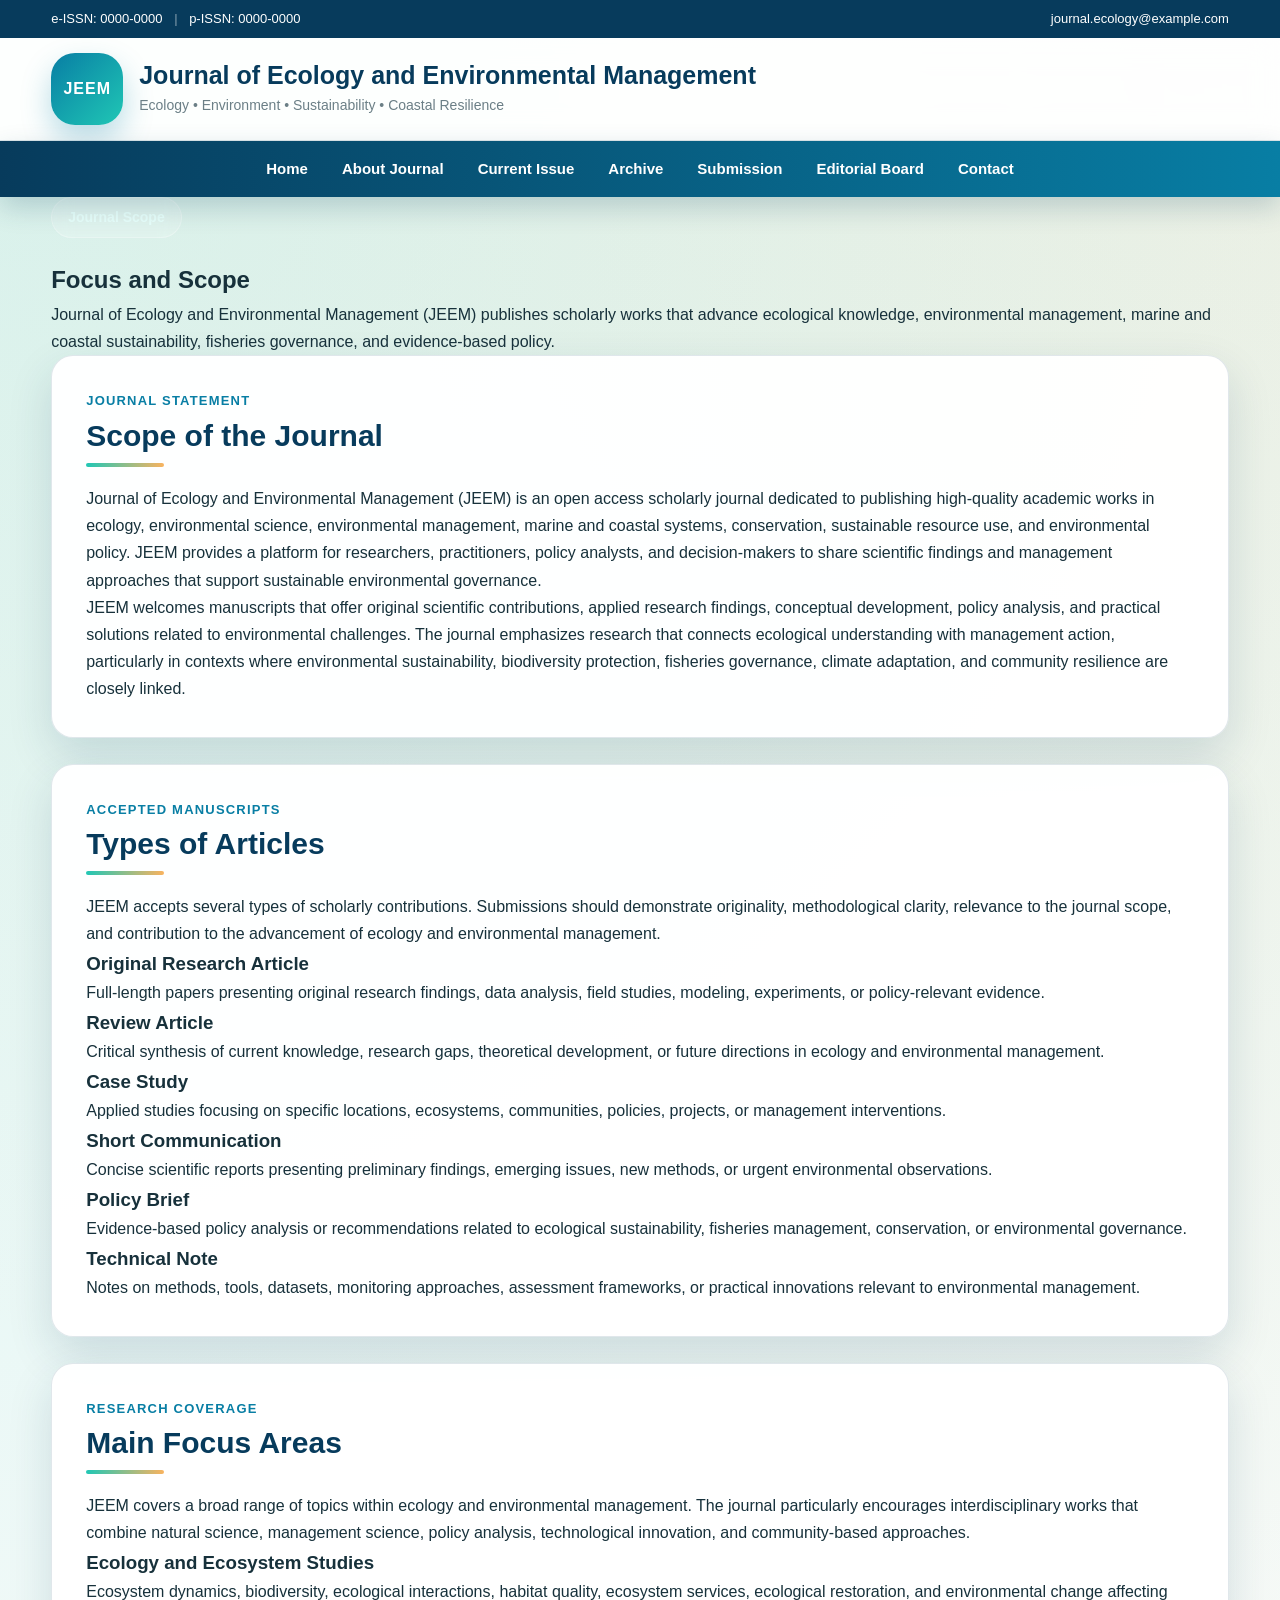
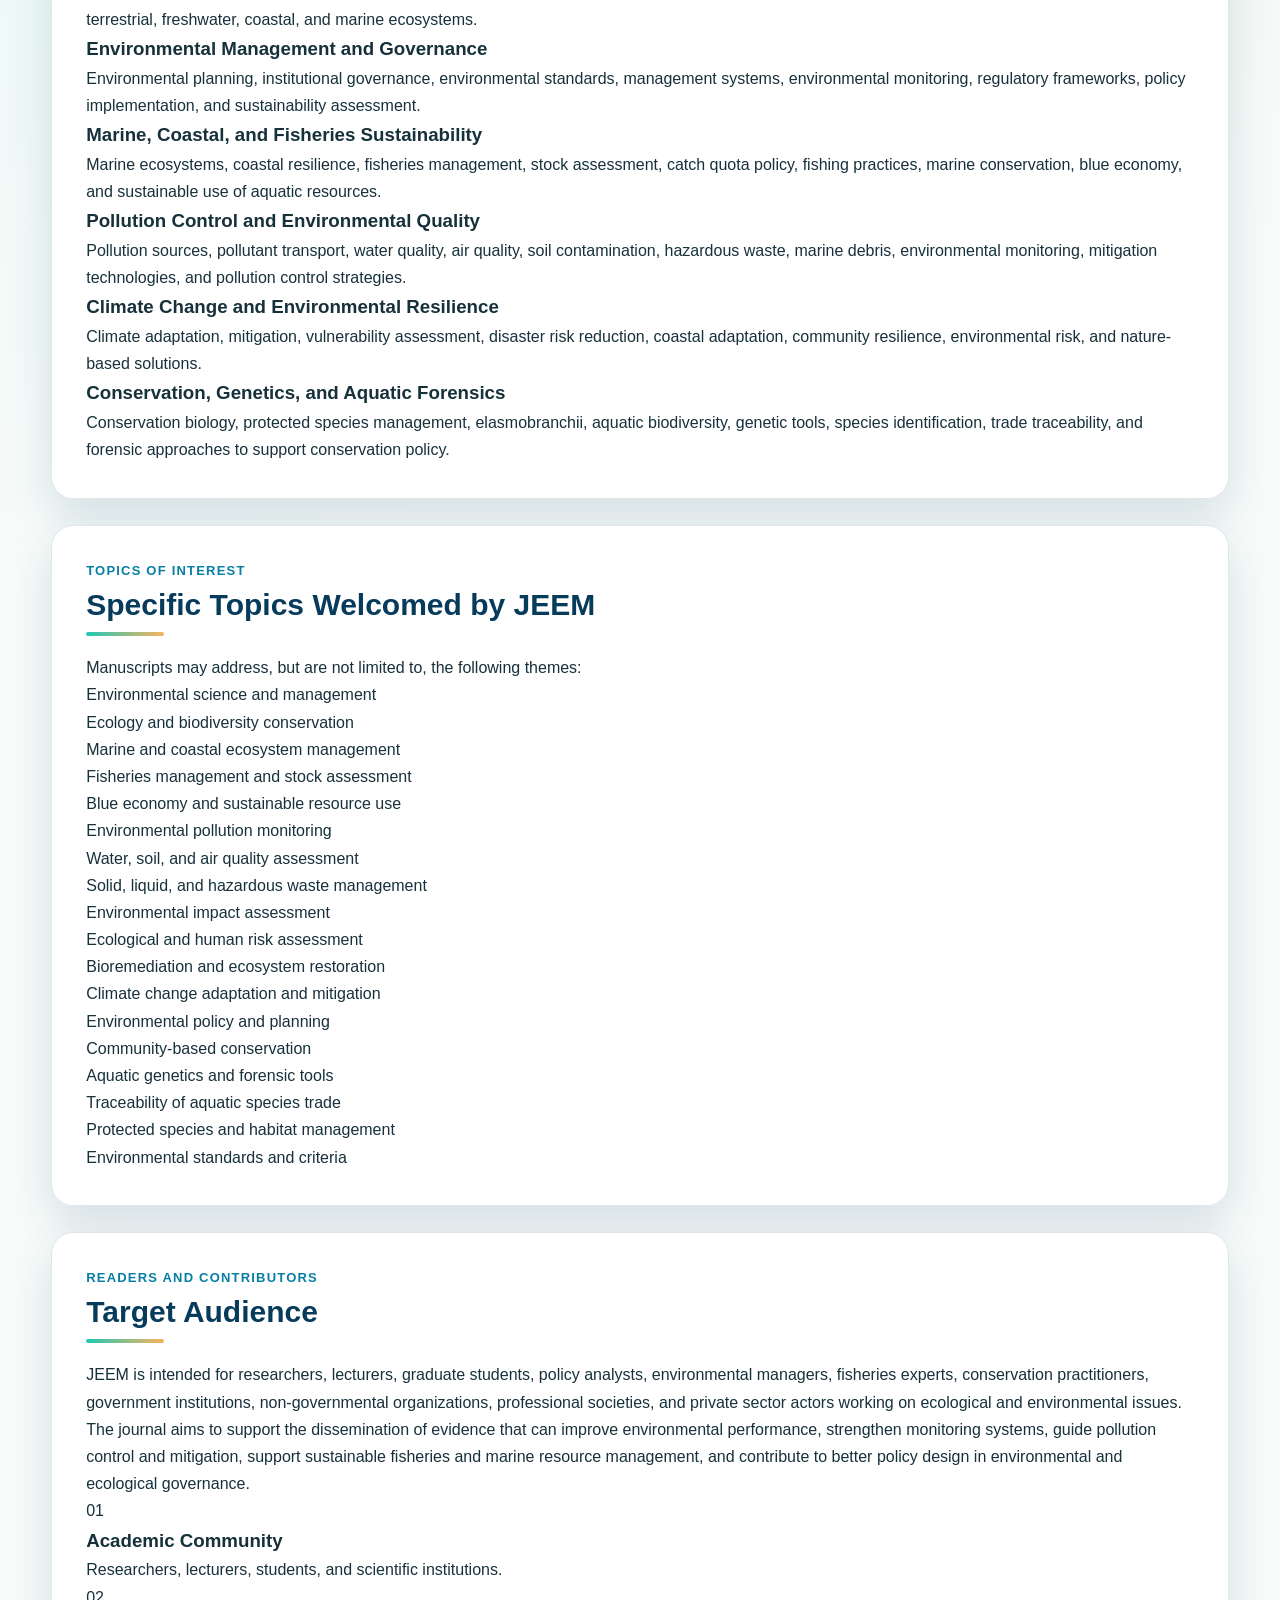
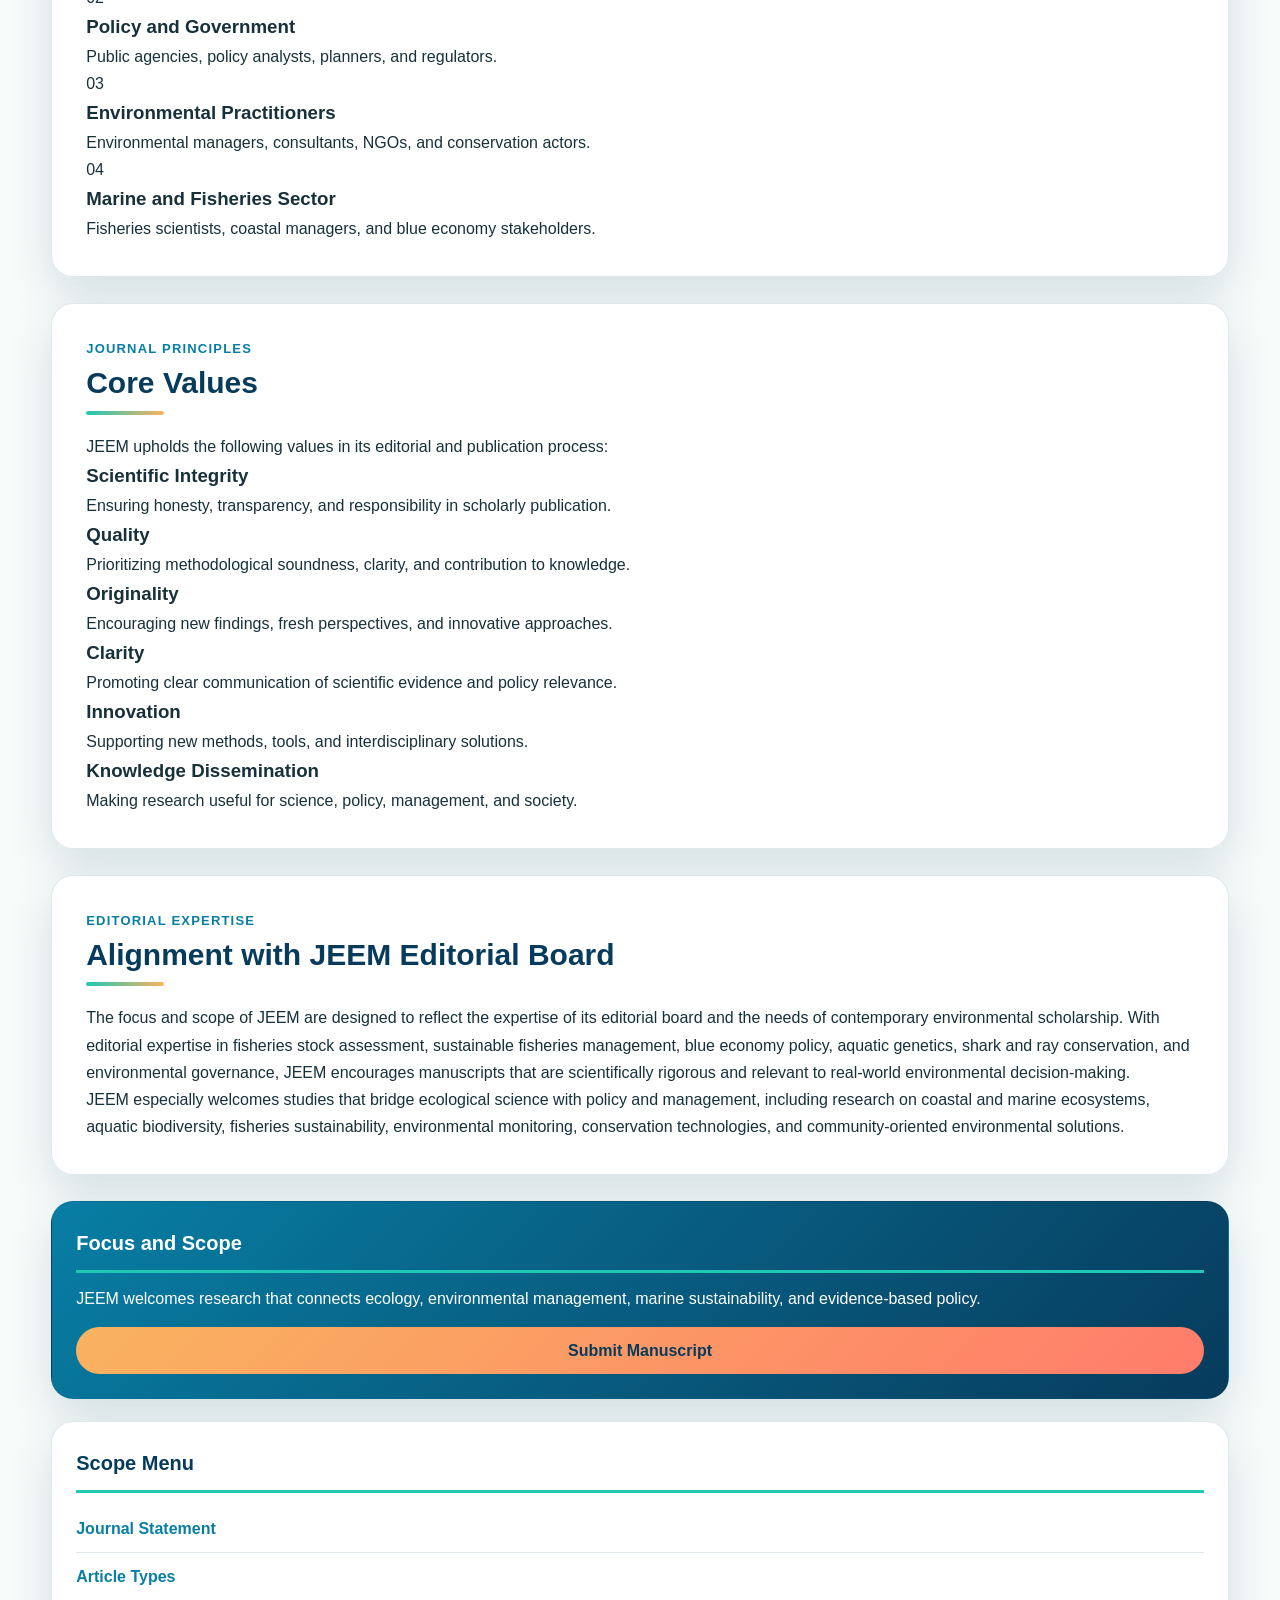
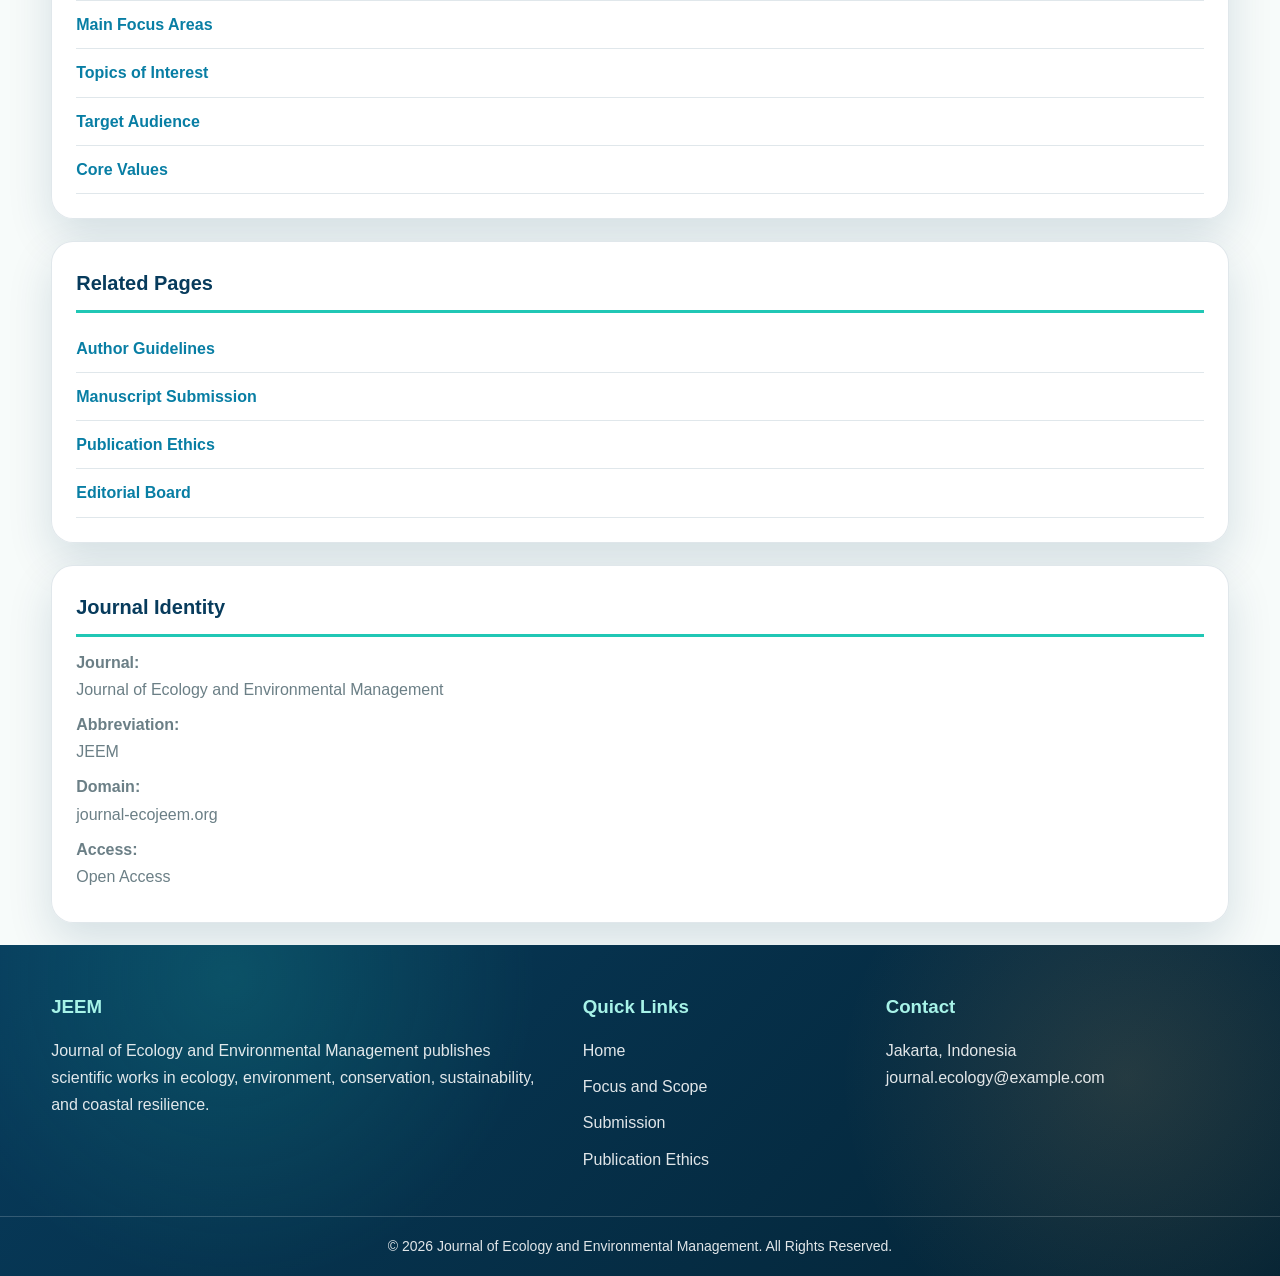
==== focus-scope.html @ 543af7a6 "Rename focus-scope.txt to focus-scope.html" ====
<!DOCTYPE html>
<html lang="id">
<head>
  <meta charset="UTF-8" />
  <meta name="viewport" content="width=device-width, initial-scale=1.0" />

  <title>Focus and Scope | Journal of Ecology and Environmental Management</title>

  <link rel="stylesheet" href="style.css" />
</head>

<body>

  <!-- TOP BAR -->
  <div class="top-bar">
    <div class="container top-bar-content">
      <div>
        <span>e-ISSN: 0000-0000</span>
        <span class="divider">|</span>
        <span>p-ISSN: 0000-0000</span>
      </div>

      <div>
        <span>journal.ecology@example.com</span>
      </div>
    </div>
  </div>

  <!-- HEADER -->
  <header class="site-header">
    <div class="container header-content">
      <div class="brand">
        <div class="brand-logo">JEEM</div>
        <div>
          <h1>Journal of Ecology and Environmental Management</h1>
          <p>Ecology • Environment • Sustainability • Coastal Resilience</p>
        </div>
      </div>

      <button class="menu-toggle" id="menuToggle" aria-label="Open menu">
        ☰
      </button>
    </div>
  </header>

  <!-- NAVIGATION -->
  <nav class="navbar">
    <div class="container nav-links" id="navLinks">
      <a href="index.html">Home</a>
      <a href="index.html#about">About Journal</a>
      <a href="index.html#current">Current Issue</a>
      <a href="index.html#archive">Archive</a>
      <a href="submission.html">Submission</a>
      <a href="index.html#editorial">Editorial Board</a>
      <a href="index.html#contact">Contact</a>
    </div>
  </nav>

  <!-- FOCUS HERO -->
  <section class="focus-hero">
    <div class="container focus-hero-content">
      <span class="hero-label">Journal Scope</span>
      <h2>Focus and Scope</h2>
      <p>
        Journal of Ecology and Environmental Management (JEEM) publishes scholarly
        works that advance ecological knowledge, environmental management, marine
        and coastal sustainability, fisheries governance, and evidence-based policy.
      </p>
    </div>
  </section>

  <!-- MAIN CONTENT -->
  <main class="container focus-layout">

    <!-- MAIN ARTICLE -->
    <section class="focus-main">

      <!-- STATEMENT -->
      <section class="content-card" id="journal-statement">
        <div class="section-heading">
          <p>Journal Statement</p>
          <h2>Scope of the Journal</h2>
        </div>

        <p>
          Journal of Ecology and Environmental Management (JEEM) is an open access
          scholarly journal dedicated to publishing high-quality academic works in
          ecology, environmental science, environmental management, marine and
          coastal systems, conservation, sustainable resource use, and environmental
          policy. JEEM provides a platform for researchers, practitioners, policy
          analysts, and decision-makers to share scientific findings and management
          approaches that support sustainable environmental governance.
        </p>

        <p>
          JEEM welcomes manuscripts that offer original scientific contributions,
          applied research findings, conceptual development, policy analysis, and
          practical solutions related to environmental challenges. The journal
          emphasizes research that connects ecological understanding with management
          action, particularly in contexts where environmental sustainability,
          biodiversity protection, fisheries governance, climate adaptation, and
          community resilience are closely linked.
        </p>
      </section>

      <!-- ARTICLE TYPES -->
      <section class="content-card" id="article-types">
        <div class="section-heading">
          <p>Accepted Manuscripts</p>
          <h2>Types of Articles</h2>
        </div>

        <p>
          JEEM accepts several types of scholarly contributions. Submissions should
          demonstrate originality, methodological clarity, relevance to the journal
          scope, and contribution to the advancement of ecology and environmental
          management.
        </p>

        <div class="article-type-grid">
          <div>
            <h3>Original Research Article</h3>
            <p>
              Full-length papers presenting original research findings, data analysis,
              field studies, modeling, experiments, or policy-relevant evidence.
            </p>
          </div>

          <div>
            <h3>Review Article</h3>
            <p>
              Critical synthesis of current knowledge, research gaps, theoretical
              development, or future directions in ecology and environmental management.
            </p>
          </div>

          <div>
            <h3>Case Study</h3>
            <p>
              Applied studies focusing on specific locations, ecosystems, communities,
              policies, projects, or management interventions.
            </p>
          </div>

          <div>
            <h3>Short Communication</h3>
            <p>
              Concise scientific reports presenting preliminary findings, emerging
              issues, new methods, or urgent environmental observations.
            </p>
          </div>

          <div>
            <h3>Policy Brief</h3>
            <p>
              Evidence-based policy analysis or recommendations related to ecological
              sustainability, fisheries management, conservation, or environmental governance.
            </p>
          </div>

          <div>
            <h3>Technical Note</h3>
            <p>
              Notes on methods, tools, datasets, monitoring approaches, assessment
              frameworks, or practical innovations relevant to environmental management.
            </p>
          </div>
        </div>
      </section>

      <!-- MAIN FOCUS AREAS -->
      <section class="content-card" id="focus-areas">
        <div class="section-heading">
          <p>Research Coverage</p>
          <h2>Main Focus Areas</h2>
        </div>

        <p>
          JEEM covers a broad range of topics within ecology and environmental
          management. The journal particularly encourages interdisciplinary works
          that combine natural science, management science, policy analysis,
          technological innovation, and community-based approaches.
        </p>

        <div class="scope-cards">
          <div class="scope-card">
            <h3>Ecology and Ecosystem Studies</h3>
            <p>
              Ecosystem dynamics, biodiversity, ecological interactions, habitat
              quality, ecosystem services, ecological restoration, and environmental
              change affecting terrestrial, freshwater, coastal, and marine ecosystems.
            </p>
          </div>

          <div class="scope-card">
            <h3>Environmental Management and Governance</h3>
            <p>
              Environmental planning, institutional governance, environmental
              standards, management systems, environmental monitoring, regulatory
              frameworks, policy implementation, and sustainability assessment.
            </p>
          </div>

          <div class="scope-card">
            <h3>Marine, Coastal, and Fisheries Sustainability</h3>
            <p>
              Marine ecosystems, coastal resilience, fisheries management, stock
              assessment, catch quota policy, fishing practices, marine conservation,
              blue economy, and sustainable use of aquatic resources.
            </p>
          </div>

          <div class="scope-card">
            <h3>Pollution Control and Environmental Quality</h3>
            <p>
              Pollution sources, pollutant transport, water quality, air quality,
              soil contamination, hazardous waste, marine debris, environmental
              monitoring, mitigation technologies, and pollution control strategies.
            </p>
          </div>

          <div class="scope-card">
            <h3>Climate Change and Environmental Resilience</h3>
            <p>
              Climate adaptation, mitigation, vulnerability assessment, disaster
              risk reduction, coastal adaptation, community resilience, environmental
              risk, and nature-based solutions.
            </p>
          </div>

          <div class="scope-card">
            <h3>Conservation, Genetics, and Aquatic Forensics</h3>
            <p>
              Conservation biology, protected species management, elasmobranchii,
              aquatic biodiversity, genetic tools, species identification, trade
              traceability, and forensic approaches to support conservation policy.
            </p>
          </div>
        </div>
      </section>

      <!-- DETAILED TOPICS -->
      <section class="content-card" id="topics">
        <div class="section-heading">
          <p>Topics of Interest</p>
          <h2>Specific Topics Welcomed by JEEM</h2>
        </div>

        <p>
          Manuscripts may address, but are not limited to, the following themes:
        </p>

        <div class="topic-grid">
          <div>Environmental science and management</div>
          <div>Ecology and biodiversity conservation</div>
          <div>Marine and coastal ecosystem management</div>
          <div>Fisheries management and stock assessment</div>
          <div>Blue economy and sustainable resource use</div>
          <div>Environmental pollution monitoring</div>
          <div>Water, soil, and air quality assessment</div>
          <div>Solid, liquid, and hazardous waste management</div>
          <div>Environmental impact assessment</div>
          <div>Ecological and human risk assessment</div>
          <div>Bioremediation and ecosystem restoration</div>
          <div>Climate change adaptation and mitigation</div>
          <div>Environmental policy and planning</div>
          <div>Community-based conservation</div>
          <div>Aquatic genetics and forensic tools</div>
          <div>Traceability of aquatic species trade</div>
          <div>Protected species and habitat management</div>
          <div>Environmental standards and criteria</div>
        </div>
      </section>

      <!-- TARGET AUDIENCE -->
      <section class="content-card" id="target-audience">
        <div class="section-heading">
          <p>Readers and Contributors</p>
          <h2>Target Audience</h2>
        </div>

        <p>
          JEEM is intended for researchers, lecturers, graduate students, policy
          analysts, environmental managers, fisheries experts, conservation
          practitioners, government institutions, non-governmental organizations,
          professional societies, and private sector actors working on ecological
          and environmental issues.
        </p>

        <p>
          The journal aims to support the dissemination of evidence that can improve
          environmental performance, strengthen monitoring systems, guide pollution
          control and mitigation, support sustainable fisheries and marine resource
          management, and contribute to better policy design in environmental and
          ecological governance.
        </p>

        <div class="audience-grid">
          <div>
            <span>01</span>
            <h3>Academic Community</h3>
            <p>Researchers, lecturers, students, and scientific institutions.</p>
          </div>

          <div>
            <span>02</span>
            <h3>Policy and Government</h3>
            <p>Public agencies, policy analysts, planners, and regulators.</p>
          </div>

          <div>
            <span>03</span>
            <h3>Environmental Practitioners</h3>
            <p>Environmental managers, consultants, NGOs, and conservation actors.</p>
          </div>

          <div>
            <span>04</span>
            <h3>Marine and Fisheries Sector</h3>
            <p>Fisheries scientists, coastal managers, and blue economy stakeholders.</p>
          </div>
        </div>
      </section>

      <!-- CORE VALUES -->
      <section class="content-card" id="core-values">
        <div class="section-heading">
          <p>Journal Principles</p>
          <h2>Core Values</h2>
        </div>

        <p>
          JEEM upholds the following values in its editorial and publication process:
        </p>

        <div class="value-grid">
          <div>
            <h3>Scientific Integrity</h3>
            <p>Ensuring honesty, transparency, and responsibility in scholarly publication.</p>
          </div>

          <div>
            <h3>Quality</h3>
            <p>Prioritizing methodological soundness, clarity, and contribution to knowledge.</p>
          </div>

          <div>
            <h3>Originality</h3>
            <p>Encouraging new findings, fresh perspectives, and innovative approaches.</p>
          </div>

          <div>
            <h3>Clarity</h3>
            <p>Promoting clear communication of scientific evidence and policy relevance.</p>
          </div>

          <div>
            <h3>Innovation</h3>
            <p>Supporting new methods, tools, and interdisciplinary solutions.</p>
          </div>

          <div>
            <h3>Knowledge Dissemination</h3>
            <p>Making research useful for science, policy, management, and society.</p>
          </div>
        </div>
      </section>

      <!-- EDITORIAL RELEVANCE -->
      <section class="content-card" id="editorial-relevance">
        <div class="section-heading">
          <p>Editorial Expertise</p>
          <h2>Alignment with JEEM Editorial Board</h2>
        </div>

        <p>
          The focus and scope of JEEM are designed to reflect the expertise of its
          editorial board and the needs of contemporary environmental scholarship.
          With editorial expertise in fisheries stock assessment, sustainable
          fisheries management, blue economy policy, aquatic genetics, shark and ray
          conservation, and environmental governance, JEEM encourages manuscripts
          that are scientifically rigorous and relevant to real-world environmental
          decision-making.
        </p>

        <p>
          JEEM especially welcomes studies that bridge ecological science with
          policy and management, including research on coastal and marine ecosystems,
          aquatic biodiversity, fisheries sustainability, environmental monitoring,
          conservation technologies, and community-oriented environmental solutions.
        </p>
      </section>

    </section>

    <!-- SIDEBAR -->
    <aside class="focus-sidebar">

      <div class="side-card call-card">
        <h3>Focus and Scope</h3>
        <p>
          JEEM welcomes research that connects ecology, environmental management,
          marine sustainability, and evidence-based policy.
        </p>
        <a href="submission.html" class="submit-button">Submit Manuscript</a>
      </div>

      <div class="side-card">
        <h3>Scope Menu</h3>
        <a href="#journal-statement">Journal Statement</a>
        <a href="#article-types">Article Types</a>
        <a href="#focus-areas">Main Focus Areas</a>
        <a href="#topics">Topics of Interest</a>
        <a href="#target-audience">Target Audience</a>
        <a href="#core-values">Core Values</a>
      </div>

      <div class="side-card">
        <h3>Related Pages</h3>
        <a href="submission.html">Author Guidelines</a>
        <a href="submission.html#submission-form">Manuscript Submission</a>
        <a href="publication-ethics.html">Publication Ethics</a>
        <a href="index.html#editorial">Editorial Board</a>
      </div>

      <div class="side-card journal-info">
        <h3>Journal Identity</h3>
        <p><strong>Journal:</strong><br />Journal of Ecology and Environmental Management</p>
        <p><strong>Abbreviation:</strong><br />JEEM</p>
        <p><strong>Domain:</strong><br />journal-ecojeem.org</p>
        <p><strong>Access:</strong><br />Open Access</p>
      </div>

    </aside>

  </main>

  <!-- FOOTER -->
  <footer class="footer">
    <div class="container footer-grid">
      <div>
        <h3>JEEM</h3>
        <p>
          Journal of Ecology and Environmental Management publishes scientific works
          in ecology, environment, conservation, sustainability, and coastal resilience.
        </p>
      </div>

      <div>
        <h3>Quick Links</h3>
        <a href="index.html">Home</a>
        <a href="focus-scope.html">Focus and Scope</a>
        <a href="submission.html">Submission</a>
        <a href="publication-ethics.html">Publication Ethics</a>
      </div>

      <div>
        <h3>Contact</h3>
        <p>Jakarta, Indonesia</p>
        <p>journal.ecology@example.com</p>
      </div>
    </div>

    <div class="footer-bottom">
      <p>© 2026 Journal of Ecology and Environmental Management. All Rights Reserved.</p>
    </div>
  </footer>

  <button class="back-to-top" id="backToTop" aria-label="Back to top">↑</button>

  <script src="script.js"></script>
</body>
</html>
---- style.css ----
:root {
  --navy: #073b5c;
  --deep-sea: #064663;
  --ocean: #087ea4;
  --aqua: #20c7b5;
  --turquoise: #a7f3e8;
  --sand: #f5dfb3;
  --sunset: #f9b35f;
  --coral: #ff7c6b;
  --green: #1f7a4d;
  --green-soft: #eaf7ef;
  --white: #ffffff;
  --cream: #f7fbfa;
  --text: #17313b;
  --muted: #6b7f86;
  --line: rgba(7, 59, 92, 0.12);
  --shadow: 0 18px 45px rgba(7, 59, 92, 0.14);
  --radius: 22px;
}

* {
  margin: 0;
  padding: 0;
  box-sizing: border-box;
}

html {
  scroll-behavior: smooth;
}

body {
  font-family: "Segoe UI", Arial, sans-serif;
  color: var(--text);
  background:
    radial-gradient(circle at top left, rgba(32, 199, 181, 0.15), transparent 35%),
    radial-gradient(circle at top right, rgba(249, 179, 95, 0.13), transparent 30%),
    var(--cream);
  line-height: 1.7;
}

a {
  color: inherit;
  text-decoration: none;
}

.container {
  width: min(1180px, 92%);
  margin: auto;
}

/* TOP BAR */
.top-bar {
  background: var(--navy);
  color: var(--white);
  font-size: 13px;
}

.top-bar-content {
  min-height: 38px;
  display: flex;
  justify-content: space-between;
  align-items: center;
  gap: 12px;
}

.divider {
  margin: 0 8px;
  opacity: 0.5;
}

/* HEADER */
.site-header {
  background: rgba(255, 255, 255, 0.94);
  backdrop-filter: blur(14px);
  border-bottom: 1px solid var(--line);
}

.header-content {
  min-height: 102px;
  display: flex;
  justify-content: space-between;
  align-items: center;
}

.brand {
  display: flex;
  align-items: center;
  gap: 16px;
}

.brand-logo {
  width: 72px;
  height: 72px;
  border-radius: 24px;
  background:
    linear-gradient(135deg, var(--ocean), var(--aqua));
  color: var(--white);
  display: flex;
  align-items: center;
  justify-content: center;
  font-weight: 900;
  letter-spacing: 1px;
  box-shadow: 0 14px 30px rgba(8, 126, 164, 0.28);
}

.brand h1 {
  font-size: 25px;
  line-height: 1.2;
  color: var(--navy);
}

.brand p {
  margin-top: 4px;
  font-size: 14px;
  color: var(--muted);
}

.menu-toggle {
  display: none;
  border: none;
  background: var(--ocean);
  color: white;
  font-size: 24px;
  padding: 8px 14px;
  border-radius: 12px;
  cursor: pointer;
}

/* NAVBAR */
.navbar {
  background: linear-gradient(90deg, var(--navy), var(--ocean));
  position: sticky;
  top: 0;
  z-index: 999;
  box-shadow: 0 10px 28px rgba(7, 59, 92, 0.2);
}

.nav-links {
  display: flex;
  justify-content: center;
  align-items: center;
}

.nav-links a {
  color: white;
  padding: 15px 17px;
  font-size: 15px;
  font-weight: 700;
  transition: 0.25s ease;
}

.nav-links a:hover {
  background: rgba(255, 255, 255, 0.14);
}

/* HERO */
.hero {
  min-height: 680px;
  position: relative;
  overflow: hidden;
  color: white;
  display: flex;
  align-items: center;
  background:
    linear-gradient(115deg, rgba(7, 59, 92, 0.96) 0%, rgba(6, 70, 99, 0.85) 42%, rgba(8, 126, 164, 0.54) 100%),
    radial-gradient(circle at 78% 22%, rgba(249, 179, 95, 0.92) 0 7%, transparent 8%),
    linear-gradient(180deg, #98e9f1 0%, #2dbfd0 35%, #087ea4 62%, #064663 100%);
}

.hero::before {
  content: "";
  position: absolute;
  inset: 0;
  background:
    radial-gradient(circle at 82% 22%, rgba(255, 229, 164, 0.45), transparent 18%),
    radial-gradient(circle at 18% 70%, rgba(32, 199, 181, 0.22), transparent 22%),
    linear-gradient(180deg, transparent 0%, rgba(4, 35, 55, 0.25) 100%);
  z-index: 1;
}

.hero::after {
  content: "";
  position: absolute;
  left: -5%;
  right: -5%;
  bottom: -1px;
  height: 210px;
  background:
    radial-gradient(ellipse at 20% 100%, #f5dfb3 0 28%, transparent 29%),
    radial-gradient(ellipse at 63% 105%, #f1c889 0 34%, transparent 35%),
    linear-gradient(180deg, transparent 0%, rgba(245, 223, 179, 0.92) 68%, #f5dfb3 100%);
  z-index: 2;
}

.hero-overlay {
  position: absolute;
  inset: 0;
  background-image:
    linear-gradient(rgba(255, 255, 255, 0.08) 1px, transparent 1px),
    linear-gradient(90deg, rgba(255, 255, 255, 0.08) 1px, transparent 1px);
  background-size: 70px 70px;
  opacity: 0.18;
  z-index: 1;
}

/* WAVES */
.wave {
  position: absolute;
  left: -10%;
  width: 120%;
  height: 170px;
  border-radius: 50%;
  opacity: 0.55;
  z-index: 2;
}

.wave-one {
  bottom: 98px;
  background: rgba(167, 243, 232, 0.25);
  transform: rotate(-3deg);
  animation: waveMove 9s ease-in-out infinite alternate;
}

.wave-two {
  bottom: 55px;
  background: rgba(255, 255, 255, 0.18);
  transform: rotate(3deg);
  animation: waveMove 11s ease-in-out infinite alternate-reverse;
}

@keyframes waveMove {
  from {
    transform: translateX(-30px) rotate(-3deg);
  }
  to {
    transform: translateX(30px) rotate(3deg);
  }
}

/* HERO CONTENT */
.hero-content {
  position: relative;
  z-index: 5;
  display: grid;
  grid-template-columns: 1.35fr 0.85fr;
  gap: 40px;
  align-items: center;
}

.hero-label {
  display: inline-block;
  background: rgba(255, 255, 255, 0.16);
  border: 1px solid rgba(255, 255, 255, 0.28);
  color: #e8fffb;
  padding: 8px 16px;
  border-radius: 999px;
  font-size: 14px;
  font-weight: 800;
  margin-bottom: 22px;
  backdrop-filter: blur(10px);
}

.hero h2 {
  font-size: clamp(42px, 7vw, 78px);
  line-height: 1.03;
  letter-spacing: -2px;
  max-width: 850px;
  margin-bottom: 22px;
  text-shadow: 0 12px 30px rgba(0, 0, 0, 0.22);
}

.hero h2 span {
  display: block;
  color: #d9fff8;
}

.hero p {
  max-width: 720px;
  font-size: 19px;
  color: rgba(255, 255, 255, 0.92);
}

.hero-buttons {
  display: flex;
  flex-wrap: wrap;
  gap: 14px;
  margin-top: 32px;
}

.btn {
  min-height: 50px;
  padding: 0 24px;
  border-radius: 999px;
  display: inline-flex;
  align-items: center;
  justify-content: center;
  font-weight: 900;
  transition: 0.25s ease;
}

.btn-primary {
  background: linear-gradient(135deg, var(--sunset), var(--coral));
  color: var(--navy);
  box-shadow: 0 12px 28px rgba(255, 124, 107, 0.32);
}

.btn-primary:hover {
  transform: translateY(-3px);
}

.btn-secondary {
  border: 1.5px solid rgba(255, 255, 255, 0.72);
  color: white;
  backdrop-filter: blur(10px);
}

.btn-secondary:hover {
  background: white;
  color: var(--navy);
}

/* HERO PANEL */
.hero-panel {
  background: rgba(255, 255, 255, 0.14);
  border: 1px solid rgba(255, 255, 255, 0.28);
  border-radius: 28px;
  padding: 28px;
  backdrop-filter: blur(18px);
  box-shadow: 0 24px 60px rgba(0, 0, 0, 0.18);
}

.hero-panel h3 {
  font-size: 24px;
  margin-bottom: 18px;
}

.info-item {
  padding: 15px 0;
  border-bottom: 1px solid rgba(255, 255, 255, 0.22);
}

.info-item:last-child {
  border-bottom: none;
}

.info-item span {
  display: block;
  font-size: 13px;
  color: rgba(255, 255, 255, 0.72);
  margin-bottom: 3px;
}

.info-item strong {
  font-size: 16px;
}

/* DECORATION */
.floating-icons {
  position: absolute;
  left: 34px;
  top: 120px;
  z-index: 4;
  display: flex;
  flex-direction: column;
  gap: 16px;
}

.floating-icons div {
  width: 54px;
  height: 54px;
  border-radius: 50%;
  display: grid;
  place-items: center;
  background: rgba(255, 255, 255, 0.15);
  border: 1px solid rgba(255, 255, 255, 0.24);
  backdrop-filter: blur(10px);
  font-size: 24px;
  animation: floatIcon 4s ease-in-out infinite alternate;
}

.floating-icons div:nth-child(2) {
  animation-delay: 0.4s;
}

.floating-icons div:nth-child(3) {
  animation-delay: 0.8s;
}

.floating-icons div:nth-child(4) {
  animation-delay: 1.2s;
}

@keyframes floatIcon {
  from {
    transform: translateY(0);
  }
  to {
    transform: translateY(12px);
  }
}

.coastal-shape {
  position: absolute;
  inset: 0;
  z-index: 3;
  pointer-events: none;
}

.sun {
  position: absolute;
  right: 17%;
  top: 19%;
  width: 92px;
  height: 92px;
  border-radius: 50%;
  background: radial-gradient(circle, #fff4c8 0%, #f9b35f 55%, rgba(249, 179, 95, 0) 70%);
  box-shadow: 0 0 80px rgba(249, 179, 95, 0.75);
}

.island {
  position: absolute;
  right: 4%;
  bottom: 168px;
  background: rgba(4, 55, 49, 0.7);
  filter: blur(0.1px);
}

.island-one {
  width: 280px;
  height: 90px;
  border-radius: 60% 40% 0 0;
}

.island-two {
  right: 15%;
  width: 180px;
  height: 60px;
  border-radius: 60% 45% 0 0;
}

.sea-line {
  position: absolute;
  right: 12%;
  height: 2px;
  border-radius: 999px;
  background: rgba(255, 255, 255, 0.35);
}

.sea-line-one {
  width: 260px;
  bottom: 145px;
}

.sea-line-two {
  width: 190px;
  bottom: 118px;
  right: 20%;
}

.sea-line-three {
  width: 140px;
  bottom: 92px;
  right: 10%;
}

.coral {
  position: absolute;
  bottom: 72px;
  width: 80px;
  height: 80px;
  opacity: 0.75;
}

.coral::before,
.coral::after {
  content: "";
  position: absolute;
  background: var(--coral);
  border-radius: 999px;
}

.coral-one {
  right: 6%;
}

.coral-two {
  right: 29%;
  transform: scale(0.75);
}

.coral::before {
  width: 14px;
  height: 70px;
  left: 30px;
  top: 5px;
}

.coral::after {
  width: 62px;
  height: 14px;
  left: 8px;
  top: 36px;
  box-shadow:
    18px -18px 0 -2px var(--coral),
    -12px -12px 0 -3px var(--coral),
    16px 18px 0 -4px var(--coral);
}

/* QUICK INFO */
.quick-info {
  position: relative;
  z-index: 10;
  margin-top: -66px;
}

.quick-info-grid {
  display: grid;
  grid-template-columns: repeat(4, 1fr);
  gap: 18px;
}

.quick-card {
  background: rgba(255, 255, 255, 0.94);
  border: 1px solid var(--line);
  border-radius: var(--radius);
  padding: 24px;
  box-shadow: var(--shadow);
  backdrop-filter: blur(14px);
  transition: 0.25s ease;
}

.quick-card:hover {
  transform: translateY(-6px);
}

.quick-card span {
  color: var(--coral);
  font-size: 24px;
  font-weight: 900;
}

.quick-card h3 {
  color: var(--navy);
  font-size: 20px;
  margin: 6px 0;
}

.quick-card p {
  color: var(--muted);
  font-size: 14px;
}

/* MAIN LAYOUT */
.main-layout {
  display: grid;
  grid-template-columns: minmax(0, 1fr) 330px;
  gap: 30px;
  margin-top: 38px;
  margin-bottom: 64px;
}

.content-card,
.side-card {
  background: rgba(255, 255, 255, 0.96);
  border: 1px solid var(--line);
  border-radius: var(--radius);
  box-shadow: var(--shadow);
}

.content-card {
  padding: 34px;
  margin-bottom: 26px;
}

.section-heading {
  margin-bottom: 18px;
}

.section-heading p {
  color: var(--ocean);
  font-weight: 900;
  text-transform: uppercase;
  letter-spacing: 1.2px;
  font-size: 13px;
  margin-bottom: 4px;
}

.section-heading h2 {
  color: var(--navy);
  font-size: 30px;
  line-height: 1.25;
  position: relative;
  padding-bottom: 13px;
}

.section-heading h2::after {
  content: "";
  position: absolute;
  left: 0;
  bottom: 0;
  width: 78px;
  height: 4px;
  border-radius: 999px;
  background: linear-gradient(90deg, var(--aqua), var(--sunset));
}

.section-title-row {
  display: flex;
  justify-content: space-between;
  align-items: flex-start;
  gap: 20px;
}

.issue-badge {
  background: linear-gradient(135deg, rgba(32, 199, 181, 0.14), rgba(249, 179, 95, 0.18));
  color: var(--navy);
  padding: 9px 15px;
  border-radius: 999px;
  font-weight: 900;
  font-size: 14px;
  white-space: nowrap;
}

/* SCOPE */
.scope-grid {
  display: grid;
  grid-template-columns: repeat(3, 1fr);
  gap: 14px;
  margin-top: 24px;
}

.scope-grid div {
  background: linear-gradient(135deg, rgba(32, 199, 181, 0.12), rgba(255, 255, 255, 0.9));
  color: var(--navy);
  border: 1px solid var(--line);
  padding: 14px;
  border-radius: 16px;
  font-weight: 900;
  text-align: center;
}

/* ARTICLES */
.article-item {
  padding: 24px;
  border: 1px solid var(--line);
  border-radius: 18px;
  background:
    linear-gradient(180deg, #ffffff, #f7fffd);
  margin-top: 18px;
  transition: 0.25s ease;
}

.article-item:hover {
  transform: translateY(-5px);
  box-shadow: 0 15px 35px rgba(7, 59, 92, 0.12);
  border-color: rgba(32, 199, 181, 0.45);
}

.article-type {
  display: inline-block;
  background: rgba(255, 124, 107, 0.14);
  color: var(--navy);
  padding: 5px 11px;
  border-radius: 999px;
  font-size: 12px;
  font-weight: 900;
  margin-bottom: 10px;
}

.article-item h3 {
  color: var(--ocean);
  font-size: 22px;
  line-height: 1.35;
  margin-bottom: 6px;
}

.article-meta {
  color: var(--muted);
  font-size: 14px;
  margin-bottom: 10px;
}

.read-more {
  display: inline-block;
  margin-top: 14px;
  color: var(--ocean);
  font-weight: 900;
}

.read-more:hover {
  color: var(--navy);
}

/* ARCHIVE */
.archive-grid {
  display: grid;
  grid-template-columns: repeat(3, 1fr);
  gap: 18px;
}

.archive-box {
  background:
    linear-gradient(135deg, rgba(32, 199, 181, 0.14), rgba(249, 179, 95, 0.16));
  border: 1px solid var(--line);
  border-radius: 18px;
  padding: 24px;
  transition: 0.25s ease;
}

.archive-box:hover {
  transform: translateY(-5px);
}

.archive-box h3 {
  color: var(--navy);
  font-size: 28px;
}

.archive-box p {
  color: var(--muted);
  margin: 4px 0 12px;
}

.archive-box a {
  color: var(--ocean);
  font-weight: 900;
}

/* SUBMISSION */
.steps-grid {
  display: grid;
  grid-template-columns: repeat(4, 1fr);
  gap: 16px;
  margin-top: 24px;
}

.step-card {
  background: #f9fffd;
  border: 1px solid var(--line);
  border-radius: 18px;
  padding: 22px;
}

.step-card span {
  width: 42px;
  height: 42px;
  background: linear-gradient(135deg, var(--ocean), var(--aqua));
  color: white;
  border-radius: 50%;
  display: inline-flex;
  justify-content: center;
  align-items: center;
  font-weight: 900;
  margin-bottom: 12px;
}

.step-card h3 {
  color: var(--navy);
  margin-bottom: 6px;
}

/* EDITORIAL */
.editor-grid {
  display: grid;
  grid-template-columns: repeat(3, 1fr);
  gap: 18px;
}

.editor-card {
  background:
    linear-gradient(135deg, rgba(32, 199, 181, 0.13), rgba(255, 255, 255, 0.94));
  border: 1px solid var(--line);
  border-radius: 18px;
  padding: 24px;
}

.editor-avatar {
  width: 50px;
  height: 50px;
  background: linear-gradient(135deg, var(--navy), var(--ocean));
  color: white;
  border-radius: 50%;
  display: grid;
  place-items: center;
  font-weight: 900;
  margin-bottom: 14px;
}

.editor-card h3 {
  color: var(--navy);
  margin-bottom: 6px;
}

.editor-card p {
  font-weight: 800;
}

.editor-card small {
  color: var(--muted);
}

/* CONTACT */
.contact-grid {
  display: grid;
  grid-template-columns: 1fr 1fr;
  gap: 24px;
}

.contact-grid h3 {
  color: var(--navy);
  margin-bottom: 6px;
}

/* SIDEBAR */
.sidebar {
  align-self: start;
  position: sticky;
  top: 78px;
}

.side-card {
  padding: 24px;
  margin-bottom: 22px;
}

.side-card h3 {
  color: var(--navy);
  font-size: 20px;
  padding-bottom: 10px;
  margin-bottom: 12px;
  border-bottom: 3px solid var(--aqua);
}

.side-card a {
  display: block;
  color: var(--ocean);
  font-weight: 800;
  padding: 10px 0;
  border-bottom: 1px solid var(--line);
}

.side-card a:hover {
  color: var(--navy);
}

.call-card {
  background: linear-gradient(135deg, var(--ocean), var(--navy));
  color: white;
}

.call-card h3,
.call-card p {
  color: white;
}

.submit-button {
  background: linear-gradient(135deg, var(--sunset), var(--coral));
  color: var(--navy) !important;
  text-align: center;
  border-radius: 999px;
  border-bottom: none !important;
  margin-top: 14px;
}

.index-list {
  list-style: none;
}

.index-list li {
  padding: 9px 0;
  border-bottom: 1px solid var(--line);
  color: var(--muted);
}

.journal-info p {
  margin-bottom: 8px;
  color: var(--muted);
}

/* FOOTER */
.footer {
  background:
    linear-gradient(135deg, var(--navy), #042334);
  color: white;
  padding-top: 46px;
  position: relative;
  overflow: hidden;
}

.footer::before {
  content: "";
  position: absolute;
  inset: 0;
  background:
    radial-gradient(circle at 18% 10%, rgba(32, 199, 181, 0.18), transparent 28%),
    radial-gradient(circle at 88% 40%, rgba(249, 179, 95, 0.13), transparent 25%);
}

.footer-grid {
  position: relative;
  z-index: 2;
  display: grid;
  grid-template-columns: 1.3fr 0.7fr 0.9fr;
  gap: 36px;
}

.footer h3 {
  color: var(--turquoise);
  margin-bottom: 14px;
}

.footer p {
  opacity: 0.88;
}

.footer a {
  display: block;
  opacity: 0.88;
  margin-bottom: 9px;
}

.footer a:hover {
  opacity: 1;
}

.footer-bottom {
  position: relative;
  z-index: 2;
  margin-top: 34px;
  padding: 18px;
  text-align: center;
  font-size: 14px;
  border-top: 1px solid rgba(255, 255, 255, 0.18);
}

/* BACK TO TOP */
.back-to-top {
  position: fixed;
  right: 22px;
  bottom: 22px;
  width: 44px;
  height: 44px;
  border: none;
  border-radius: 50%;
  background: linear-gradient(135deg, var(--ocean), var(--aqua));
  color: white;
  font-size: 20px;
  font-weight: 900;
  cursor: pointer;
  box-shadow: var(--shadow);
  display: none;
  z-index: 1000;
}

.back-to-top.show {
  display: block;
}

/* RESPONSIVE */
@media (max-width: 1100px) {
  .floating-icons {
    display: none;
  }

  .hero-content {
    grid-template-columns: 1fr;
  }

  .hero-panel {
    max-width: 520px;
  }

  .quick-info {
    margin-top: 28px;
  }

  .quick-info-grid,
  .main-layout,
  .footer-grid {
    grid-template-columns: 1fr;
  }

  .sidebar {
    position: static;
  }
}

@media (max-width: 820px) {
  .top-bar-content {
    flex-direction: column;
    align-items: flex-start;
    padding: 9px 0;
    gap: 4px;
  }

  .header-content {
    min-height: auto;
    padding: 18px 0;
    align-items: flex-start;
  }

  .brand {
    align-items: flex-start;
  }

  .brand-logo {
    width: 58px;
    height: 58px;
    border-radius: 18px;
    font-size: 14px;
    flex: 0 0 auto;
  }

  .brand h1 {
    font-size: 19px;
  }

  .brand p {
    font-size: 13px;
  }

  .menu-toggle {
    display: block;
  }

  .nav-links {
    display: none;
    flex-direction: column;
    align-items: stretch;
    width: 100%;
  }

  .nav-links.active {
    display: flex;
  }

  .nav-links a {
    border-bottom: 1px solid rgba(255, 255, 255, 0.15);
  }

  .hero {
    min-height: auto;
    padding: 78px 0 160px;
  }

  .hero h2 {
    letter-spacing: -1px;
  }

  .hero p {
    font-size: 16px;
  }

  .hero-panel {
    padding: 22px;
  }

  .scope-grid,
  .archive-grid,
  .steps-grid,
  .editor-grid,
  .contact-grid {
    grid-template-columns: 1fr;
  }

  .content-card {
    padding: 24px;
  }

  .section-heading h2 {
    font-size: 25px;
  }

  .section-title-row {
    flex-direction: column;
  }

  .issue-badge {
    white-space: normal;
  }
}

@media (max-width: 520px) {
  .hero-buttons {
    flex-direction: column;
  }

  .btn {
    width: 100%;
  }

  .brand h1 {
    font-size: 17px;
  }

  .hero {
    padding-top: 60px;
  }
}
/* =========================================================
   SUBMISSION PAGE
========================================================= */

.active-link {
  background: rgba(255, 255, 255, 0.16);
}

.submission-hero {
  position: relative;
  min-height: 380px;
  display: flex;
  align-items: center;
  color: white;
  overflow: hidden;
  background:
    linear-gradient(120deg, rgba(7, 59, 92, 0.96), rgba(8, 126, 164, 0.74)),
    radial-gradient(circle at 76% 25%, rgba(249, 179, 95, 0.9) 0 8%, transparent 9%),
    linear-gradient(180deg, #8ce6ef 0%, #087ea4 58%, #064663 100%);
}

.submission-hero::before {
  content: "";
  position: absolute;
  inset: 0;
  background:
    radial-gradient(circle at 15% 70%, rgba(32, 199, 181, 0.28), transparent 22%),
    linear-gradient(rgba(255, 255, 255, 0.08) 1px, transparent 1px),
    linear-gradient(90deg, rgba(255, 255, 255, 0.08) 1px, transparent 1px);
  background-size: auto, 70px 70px, 70px 70px;
  opacity: 0.45;
}

.submission-hero::after {
  content: "";
  position: absolute;
  left: -8%;
  right: -8%;
  bottom: -80px;
  height: 190px;
  background:
    radial-gradient(ellipse at 20% 100%, rgba(245, 223, 179, 0.95) 0 35%, transparent 36%),
    radial-gradient(ellipse at 70% 110%, rgba(241, 200, 137, 0.9) 0 38%, transparent 39%);
}

.submission-hero-content {
  position: relative;
  z-index: 3;
  max-width: 860px;
}

.submission-hero-content h2 {
  font-size: clamp(38px, 6vw, 66px);
  line-height: 1.05;
  letter-spacing: -1.5px;
  margin-bottom: 18px;
}

.submission-hero-content p {
  max-width: 720px;
  font-size: 18px;
  opacity: 0.92;
}

.submission-layout {
  display: grid;
  grid-template-columns: minmax(0, 1fr) 330px;
  gap: 30px;
  margin-top: 42px;
  margin-bottom: 64px;
}

.submission-sidebar {
  align-self: start;
  position: sticky;
  top: 78px;
}

/* GUIDELINES */
.guideline-grid {
  display: grid;
  grid-template-columns: repeat(4, 1fr);
  gap: 16px;
  margin-top: 24px;
}

.guideline-card {
  padding: 20px;
  border-radius: 18px;
  border: 1px solid var(--line);
  background:
    linear-gradient(135deg, rgba(32, 199, 181, 0.12), rgba(255, 255, 255, 0.95));
}

.guideline-card span {
  color: var(--coral);
  font-size: 22px;
  font-weight: 900;
}

.guideline-card h3 {
  color: var(--navy);
  margin: 6px 0;
}

.guideline-card p {
  color: var(--muted);
  font-size: 14px;
}

/* PROCESS TIMELINE */
.process-timeline {
  display: grid;
  gap: 18px;
  margin-top: 24px;
}

.process-item {
  display: grid;
  grid-template-columns: 54px 1fr;
  gap: 16px;
  align-items: flex-start;
  padding: 18px;
  border: 1px solid var(--line);
  border-radius: 18px;
  background: #f9fffd;
}

.process-number {
  width: 46px;
  height: 46px;
  border-radius: 50%;
  display: grid;
  place-items: center;
  color: white;
  font-weight: 900;
  background: linear-gradient(135deg, var(--ocean), var(--aqua));
  box-shadow: 0 10px 22px rgba(8, 126, 164, 0.2);
}

.process-item h3 {
  color: var(--navy);
  margin-bottom: 4px;
}

.process-item p {
  color: var(--muted);
}

/* FORM */
.form-intro {
  color: var(--muted);
  margin-bottom: 24px;
}

.journal-form {
  margin-top: 22px;
}

.form-section {
  padding: 24px;
  margin-bottom: 22px;
  border-radius: 20px;
  border: 1px solid var(--line);
  background:
    linear-gradient(180deg, #ffffff, #f7fffd);
}

.form-section h3 {
  color: var(--navy);
  font-size: 21px;
  margin-bottom: 18px;
  padding-bottom: 10px;
  border-bottom: 2px solid rgba(32, 199, 181, 0.35);
}

.form-grid {
  display: grid;
  grid-template-columns: 1fr 1fr;
  gap: 18px;
}

.form-group {
  margin-bottom: 18px;
}

.form-group label {
  display: block;
  color: var(--navy);
  font-weight: 800;
  margin-bottom: 7px;
}

.form-group input,
.form-group select,
.form-group textarea {
  width: 100%;
  border: 1px solid rgba(7, 59, 92, 0.18);
  border-radius: 14px;
  padding: 13px 14px;
  font-family: inherit;
  font-size: 15px;
  color: var(--text);
  background: white;
  outline: none;
  transition: 0.2s ease;
}

.form-group textarea {
  resize: vertical;
}

.form-group input:focus,
.form-group select:focus,
.form-group textarea:focus {
  border-color: var(--aqua);
  box-shadow: 0 0 0 4px rgba(32, 199, 181, 0.14);
}

.form-group small {
  display: block;
  margin-top: 6px;
  color: var(--muted);
  font-size: 13px;
}

.upload-note {
  padding: 16px;
  border-radius: 16px;
  background: rgba(249, 179, 95, 0.16);
  border: 1px solid rgba(249, 179, 95, 0.35);
  color: var(--text);
  margin-bottom: 20px;
}

.checkbox-group {
  display: grid;
  gap: 12px;
}

.checkbox-group label {
  display: flex;
  align-items: flex-start;
  gap: 10px;
  padding: 14px;
  border-radius: 14px;
  border: 1px solid var(--line);
  background: white;
  cursor: pointer;
}

.checkbox-group input {
  margin-top: 5px;
  accent-color: var(--ocean);
}

.checkbox-group span {
  color: var(--text);
}

.form-actions {
  display: flex;
  justify-content: flex-end;
  gap: 14px;
  flex-wrap: wrap;
  margin-top: 24px;
}

.btn-reset,
.btn-submit {
  min-height: 48px;
  padding: 0 24px;
  border: none;
  border-radius: 999px;
  font-family: inherit;
  font-weight: 900;
  cursor: pointer;
  transition: 0.25s ease;
}

.btn-reset {
  background: #eaf2f3;
  color: var(--navy);
}

.btn-submit {
  background: linear-gradient(135deg, var(--sunset), var(--coral));
  color: var(--navy);
  box-shadow: 0 12px 28px rgba(255, 124, 107, 0.25);
}

.btn-reset:hover,
.btn-submit:hover {
  transform: translateY(-3px);
}

.form-message {
  display: none;
  margin-top: 22px;
  padding: 16px;
  border-radius: 16px;
  font-weight: 700;
}

.form-message.success {
  display: block;
  color: #0f5132;
  background: #d1e7dd;
  border: 1px solid #badbcc;
}

/* CHECKLIST */
.checklist {
  list-style: none;
}

.checklist li {
  padding: 9px 0 9px 28px;
  border-bottom: 1px solid var(--line);
  color: var(--muted);
  position: relative;
}

.checklist li::before {
  content: "✓";
  position: absolute;
  left: 0;
  color: var(--ocean);
  font-weight: 900;
}

/* RESPONSIVE SUBMISSION */
@media (max-width: 1100px) {
  .submission-layout,
  .guideline-grid {
    grid-template-columns: 1fr;
  }

  .submission-sidebar {
    position: static;
  }
}

@media (max-width: 760px) {
  .submission-hero {
    min-height: 320px;
  }

  .submission-hero-content p {
    font-size: 16px;
  }

  .form-grid {
    grid-template-columns: 1fr;
  }

  .form-section {
    padding: 20px;
  }

  .process-item {
    grid-template-columns: 1fr;
  }

  .form-actions {
    flex-direction: column;
  }

  .btn-reset,
  .btn-submit {
    width: 100%;
  }
}
.hidden-field {
  display: none;
}
.thankyou-hero {
  min-height: 330px;
}

.thankyou-card {
  margin-top: 42px;
  margin-bottom: 64px;
}

.thankyou-buttons {
  margin-top: 26px;
}

.dark-btn {
  color: var(--navy);
  border: 1.5px solid rgba(7, 59, 92, 0.25);
}
.editor-summary {
  margin-top: 14px;
  color: var(--muted);
  font-size: 14px;
  line-height: 1.7;
}

.editor-expertise {
  display: flex;
  flex-wrap: wrap;
  gap: 8px;
  margin-top: 14px;
}

.editor-expertise span {
  display: inline-block;
  padding: 6px 10px;
  border-radius: 999px;
  background: rgba(32, 199, 181, 0.14);
  color: var(--navy);
  font-size: 12px;
  font-weight: 800;
}
.editor-photo {
  width: 120px;
  height: 120px;
  border-radius: 50%;
  object-fit: cover;
  object-position: center;
  display: block;
  margin: 0 auto 16px;
  border: 5px solid rgba(32, 199, 181, 0.22);
  box-shadow: 0 14px 30px rgba(7, 59, 92, 0.16);
}

.editor-card {
  text-align: center;
  position: relative;
  overflow: hidden;
}

.editor-card::before {
  content: "";
  position: absolute;
  top: -45px;
  right: -45px;
  width: 120px;
  height: 120px;
  border-radius: 50%;
  background: rgba(32, 199, 181, 0.12);
  z-index: 0;
}

.editor-card > * {
  position: relative;
  z-index: 1;
}
/* =========================================================
   PUBLICATION ETHICS PAGE
========================================================= */

.ethics-hero {
  position: relative;
  min-height: 380px;
  display: flex;
  align-items: center;
  color: white;
  overflow: hidden;
  background:
    linear-gradient(120deg, rgba(7, 59, 92, 0.96), rgba(8, 126, 164, 0.76)),
    radial-gradient(circle at 78% 25%, rgba(249, 179, 95, 0.92) 0 8%, transparent 9%),
    linear-gradient(180deg, #8ce6ef 0%, #087ea4 58%, #064663 100%);
}

.ethics-hero::before {
  content: "";
  position: absolute;
  inset: 0;
  background:
    radial-gradient(circle at 18% 72%, rgba(32, 199, 181, 0.28), transparent 24%),
    linear-gradient(rgba(255, 255, 255, 0.08) 1px, transparent 1px),
    linear-gradient(90deg, rgba(255, 255, 255, 0.08) 1px, transparent 1px);
  background-size: auto, 70px 70px, 70px 70px;
  opacity: 0.48;
}

.ethics-hero::after {
  content: "";
  position: absolute;
  left: -8%;
  right: -8%;
  bottom: -80px;
  height: 190px;
  background:
    radial-gradient(ellipse at 20% 100%, rgba(245, 223, 179, 0.95) 0 35%, transparent 36%),
    radial-gradient(ellipse at 70% 110%, rgba(241, 200, 137, 0.9) 0 38%, transparent 39%);
}

.ethics-hero-content {
  position: relative;
  z-index: 3;
  max-width: 880px;
}

.ethics-hero-content h2 {
  font-size: clamp(38px, 6vw, 66px);
  line-height: 1.05;
  letter-spacing: -1.5px;
  margin-bottom: 18px;
}

.ethics-hero-content p {
  max-width: 760px;
  font-size: 18px;
  opacity: 0.92;
}

.ethics-layout {
  display: grid;
  grid-template-columns: minmax(0, 1fr) 330px;
  gap: 30px;
  margin-top: 42px;
  margin-bottom: 64px;
}

.ethics-sidebar {
  align-self: start;
  position: sticky;
  top: 78px;
}

.ethics-list,
.misconduct-list {
  display: grid;
  gap: 18px;
  margin-top: 22px;
}

.ethics-list div,
.misconduct-list div {
  padding: 20px;
  border-radius: 18px;
  border: 1px solid var(--line);
  background:
    linear-gradient(135deg, rgba(32, 199, 181, 0.11), rgba(255, 255, 255, 0.95));
}

.ethics-list h3,
.misconduct-list h3,
.transparency-grid h3 {
  color: var(--navy);
  margin-bottom: 6px;
}

.ethics-list p,
.misconduct-list p,
.transparency-grid p {
  color: var(--muted);
}

.ethics-bullets {
  margin-top: 20px;
  padding-left: 0;
  list-style: none;
  display: grid;
  gap: 12px;
}

.ethics-bullets li {
  position: relative;
  padding: 14px 16px 14px 44px;
  border-radius: 16px;
  border: 1px solid var(--line);
  background: #f9fffd;
  color: var(--text);
}

.ethics-bullets li::before {
  content: "✓";
  position: absolute;
  left: 16px;
  top: 14px;
  width: 22px;
  height: 22px;
  border-radius: 50%;
  display: grid;
  place-items: center;
  background: linear-gradient(135deg, var(--ocean), var(--aqua));
  color: white;
  font-size: 12px;
  font-weight: 900;
}

.transparency-grid {
  display: grid;
  grid-template-columns: repeat(2, 1fr);
  gap: 18px;
  margin-top: 22px;
}

.transparency-grid div {
  padding: 20px;
  border-radius: 18px;
  border: 1px solid var(--line);
  background:
    linear-gradient(180deg, #ffffff, #f7fffd);
}

.ethics-process {
  margin-top: 24px;
}

@media (max-width: 1100px) {
  .ethics-layout {
    grid-template-columns: 1fr;
  }

  .ethics-sidebar {
    position: static;
  }
}

@media (max-width: 760px) {
  .ethics-hero {
    min-height: 320px;
  }

  .ethics-hero-content p {
    font-size: 16px;
  }

  .transparency-grid {
    grid-template-columns: 1fr;
  }
}
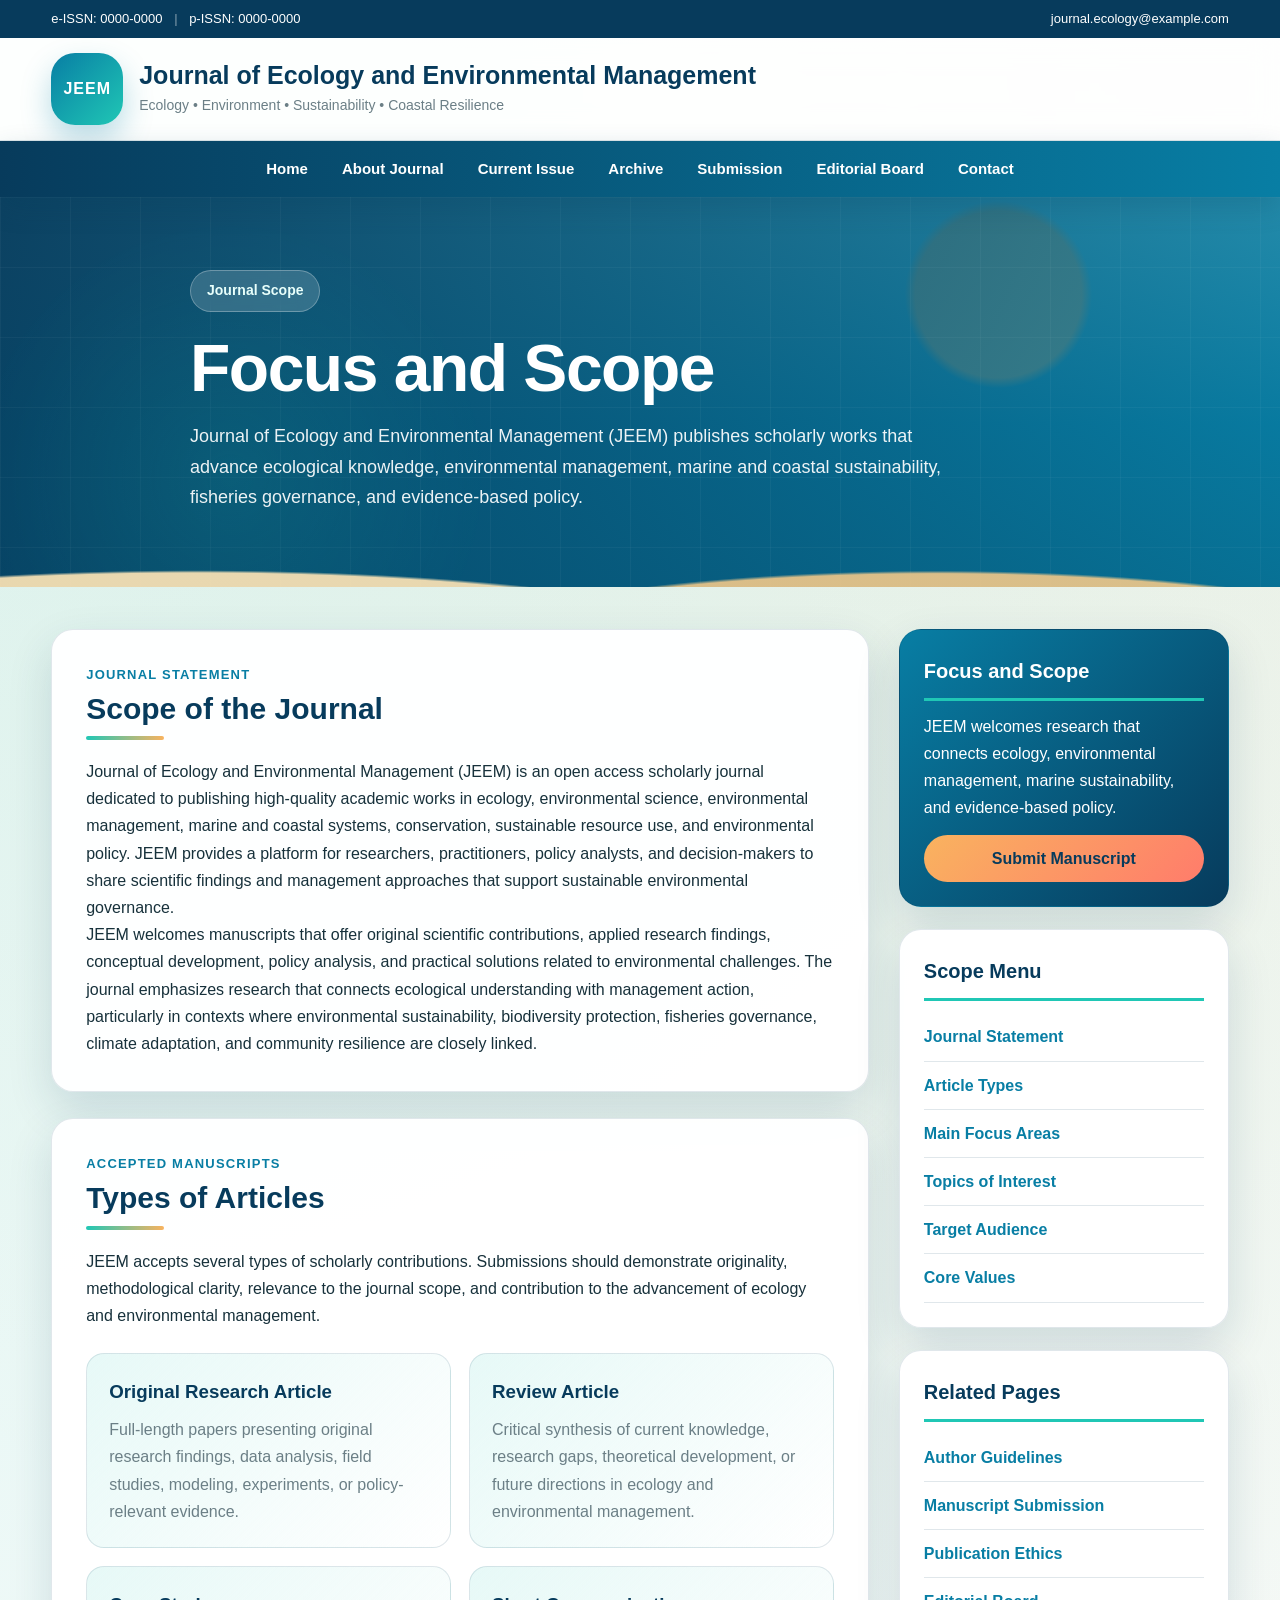
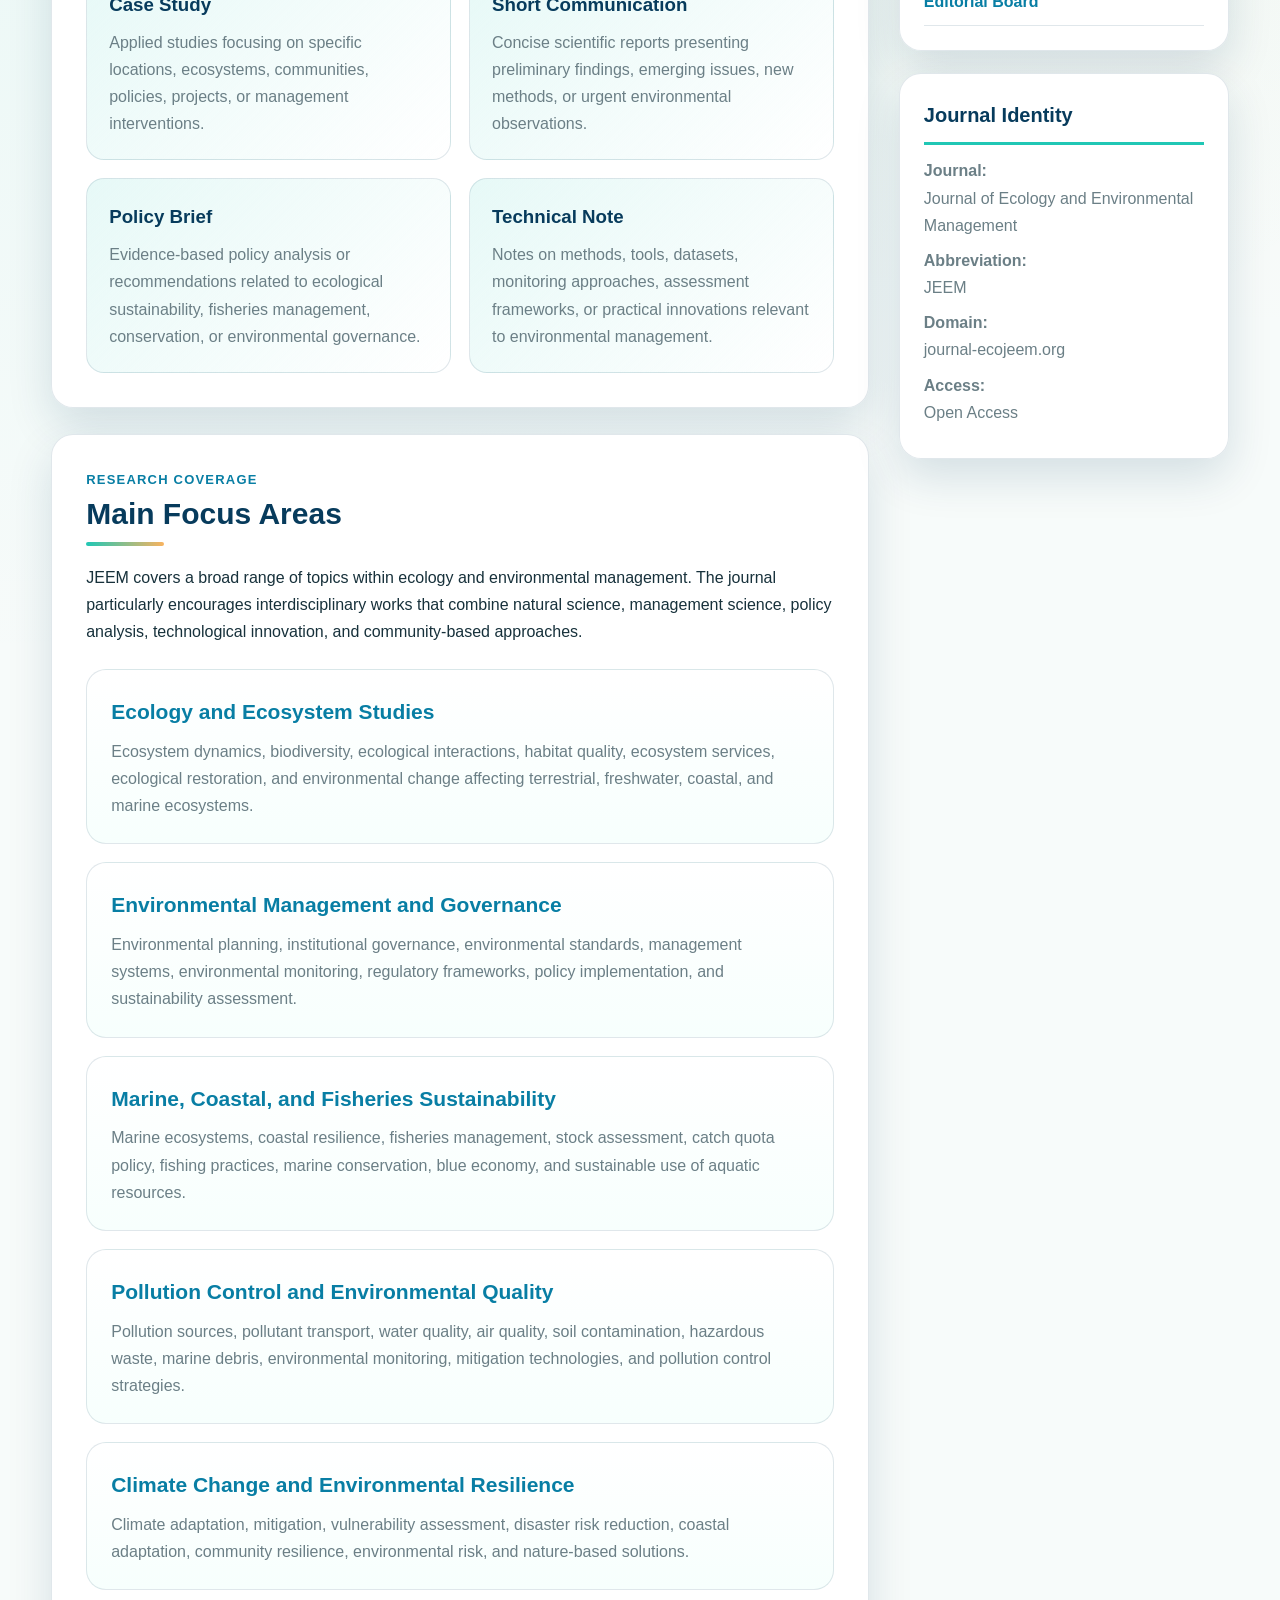
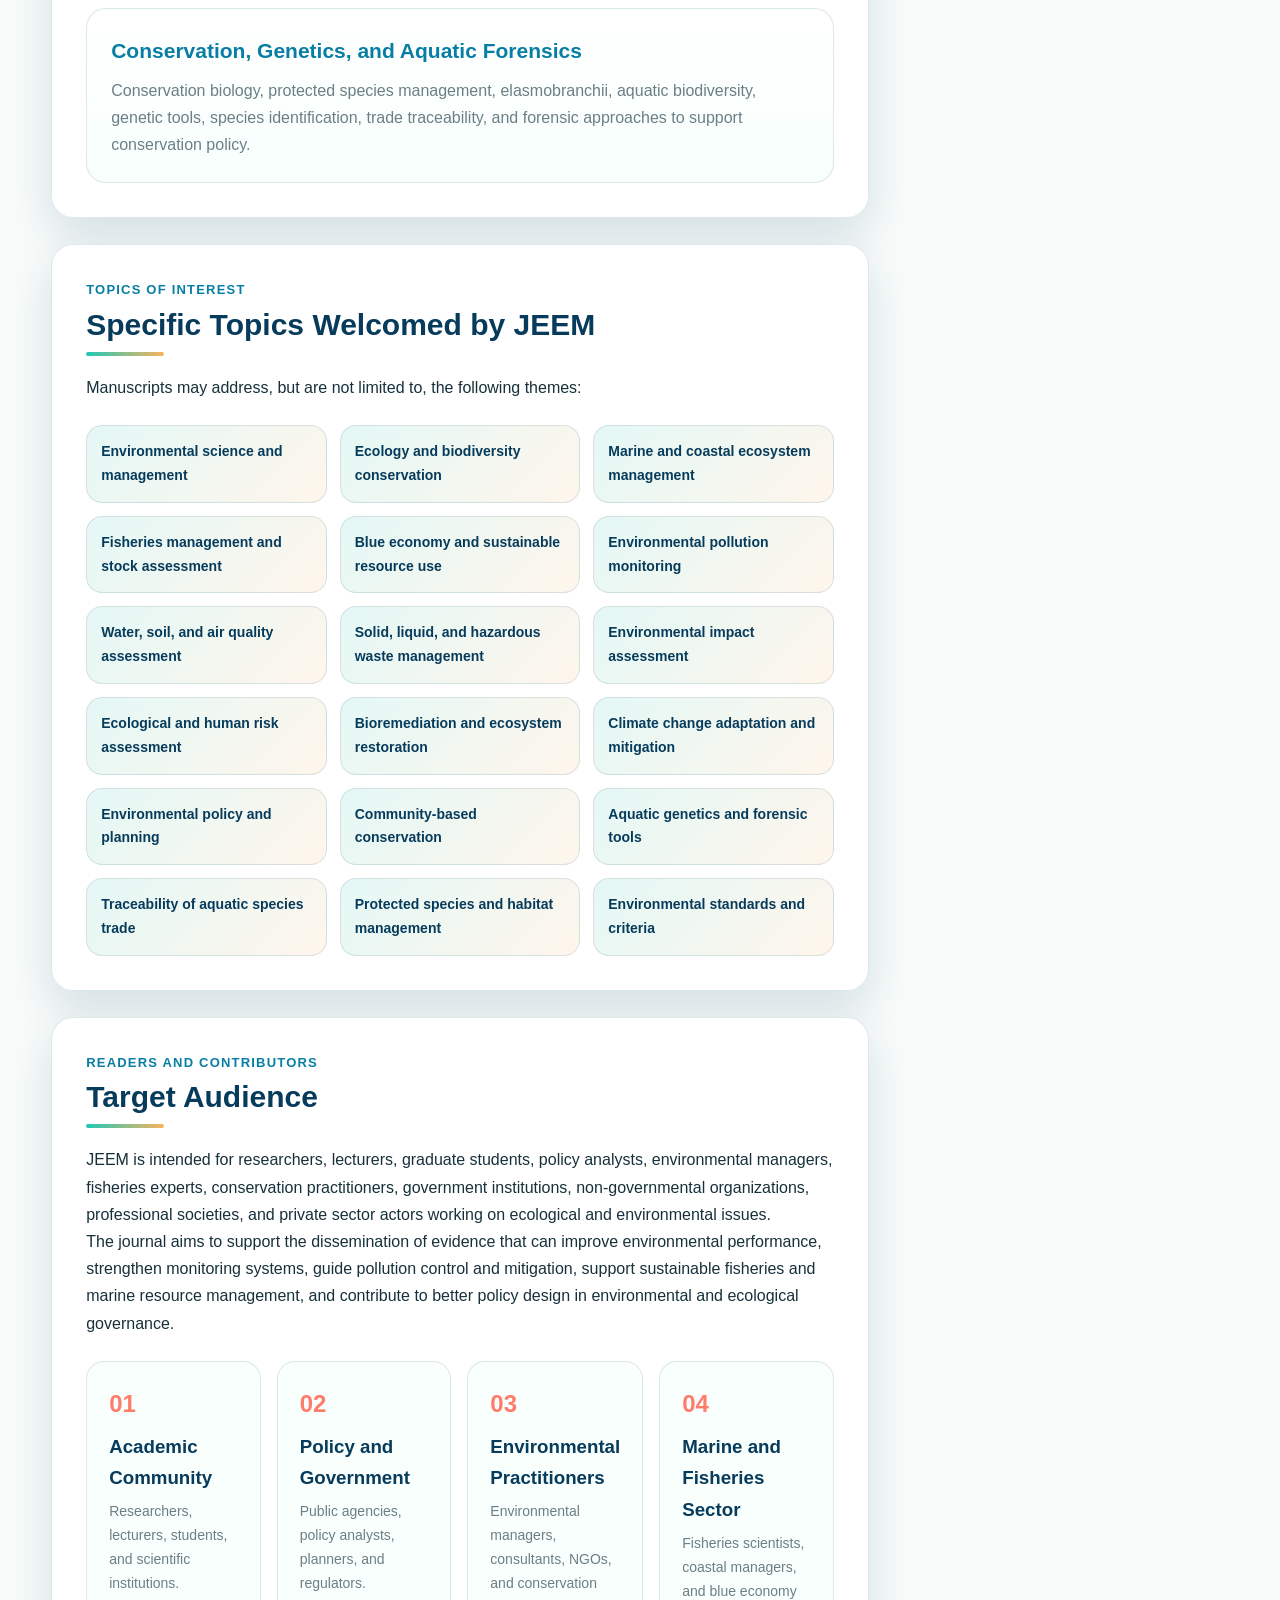
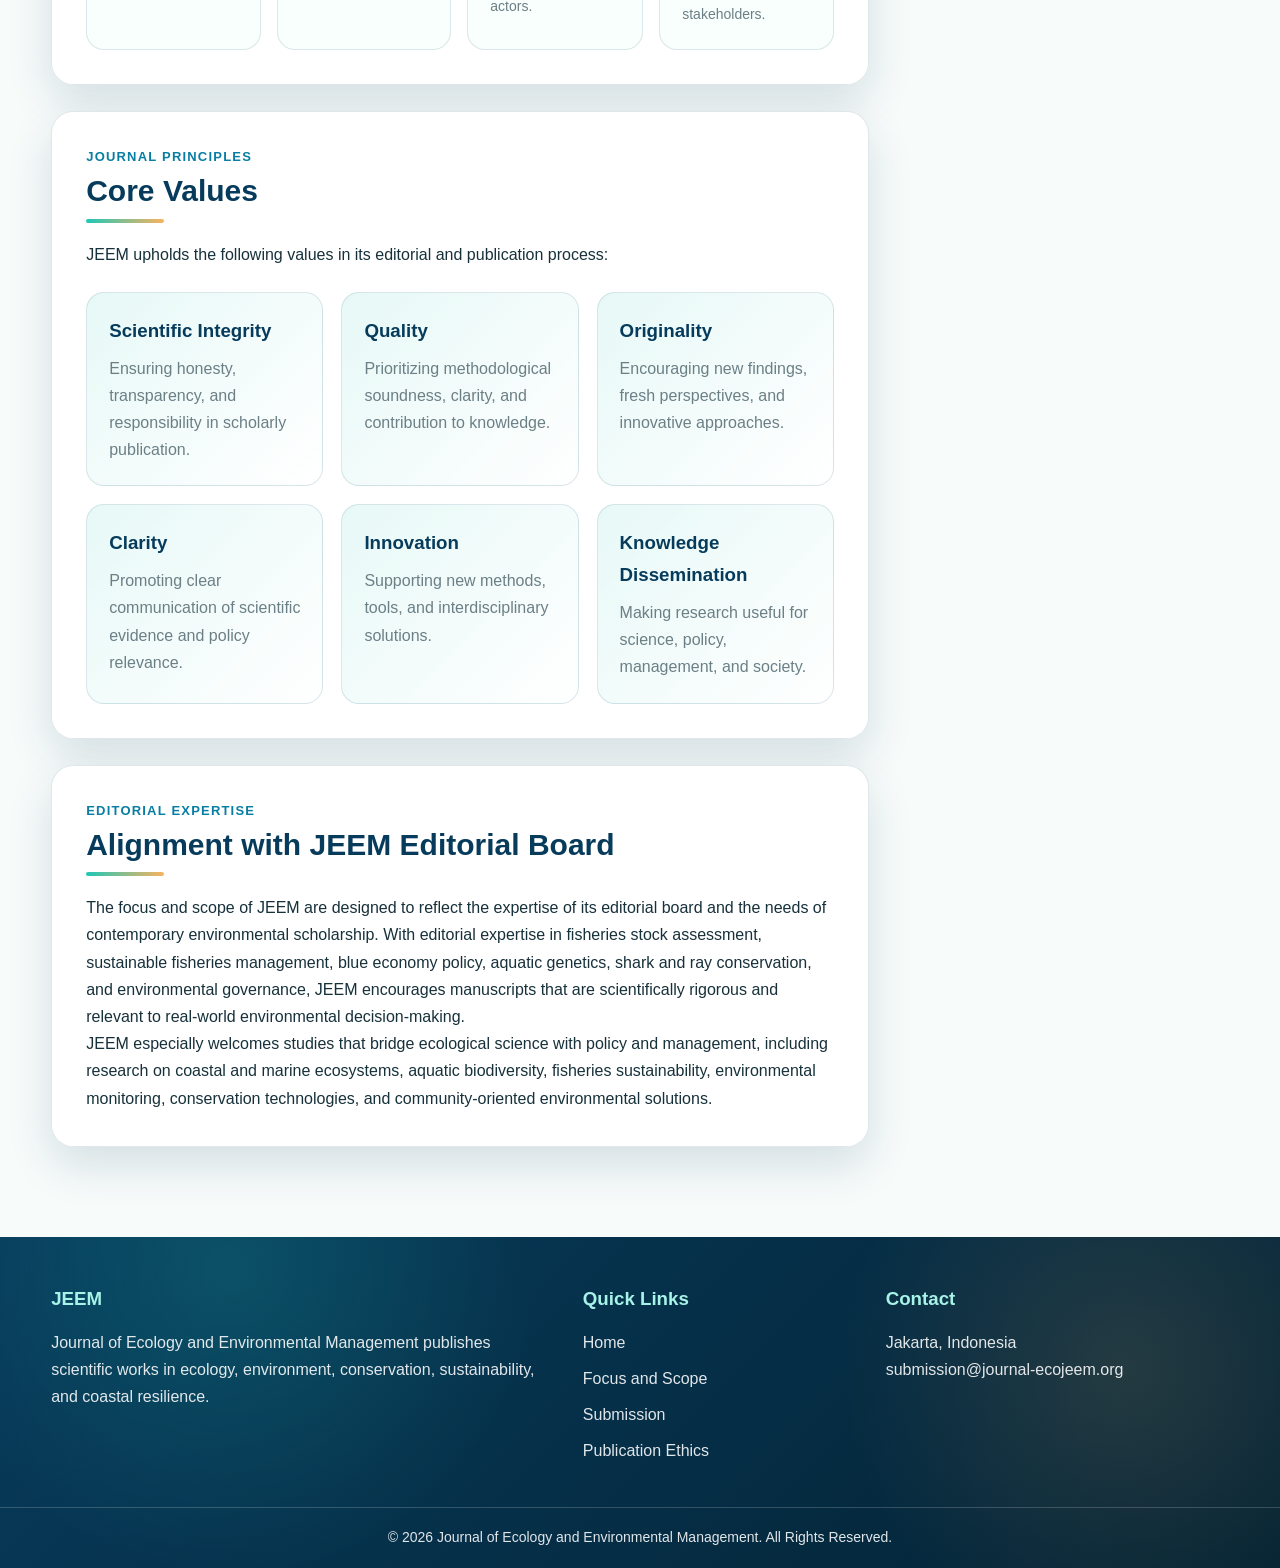
==== commit 7e906e12: "Update focus-scope.html" ====
--- a/focus-scope.html
+++ b/focus-scope.html
@@ -457,7 +457,7 @@
       <div>
         <h3>Contact</h3>
         <p>Jakarta, Indonesia</p>
-        <p>journal.ecology@example.com</p>
+        <p>submission@journal-ecojeem.org</p>
       </div>
     </div>
 
--- a/style.css
+++ b/style.css
@@ -1725,3 +1725,242 @@
     grid-template-columns: 1fr;
   }
 }
+/* =========================================================
+   FOCUS AND SCOPE PAGE
+========================================================= */
+
+.focus-hero {
+  position: relative;
+  min-height: 390px;
+  display: flex;
+  align-items: center;
+  color: white;
+  overflow: hidden;
+  background:
+    linear-gradient(120deg, rgba(7, 59, 92, 0.96), rgba(8, 126, 164, 0.76)),
+    radial-gradient(circle at 78% 25%, rgba(249, 179, 95, 0.92) 0 8%, transparent 9%),
+    linear-gradient(180deg, #8ce6ef 0%, #087ea4 58%, #064663 100%);
+}
+
+.focus-hero::before {
+  content: "";
+  position: absolute;
+  inset: 0;
+  background:
+    radial-gradient(circle at 18% 72%, rgba(32, 199, 181, 0.28), transparent 24%),
+    linear-gradient(rgba(255, 255, 255, 0.08) 1px, transparent 1px),
+    linear-gradient(90deg, rgba(255, 255, 255, 0.08) 1px, transparent 1px);
+  background-size: auto, 70px 70px, 70px 70px;
+  opacity: 0.48;
+}
+
+.focus-hero::after {
+  content: "";
+  position: absolute;
+  left: -8%;
+  right: -8%;
+  bottom: -80px;
+  height: 190px;
+  background:
+    radial-gradient(ellipse at 20% 100%, rgba(245, 223, 179, 0.95) 0 35%, transparent 36%),
+    radial-gradient(ellipse at 70% 110%, rgba(241, 200, 137, 0.9) 0 38%, transparent 39%);
+}
+
+.focus-hero-content {
+  position: relative;
+  z-index: 3;
+  max-width: 900px;
+}
+
+.focus-hero-content h2 {
+  font-size: clamp(38px, 6vw, 66px);
+  line-height: 1.05;
+  letter-spacing: -1.5px;
+  margin-bottom: 18px;
+}
+
+.focus-hero-content p {
+  max-width: 780px;
+  font-size: 18px;
+  opacity: 0.92;
+}
+
+.focus-layout {
+  display: grid;
+  grid-template-columns: minmax(0, 1fr) 330px;
+  gap: 30px;
+  margin-top: 42px;
+  margin-bottom: 64px;
+}
+
+.focus-sidebar {
+  align-self: start;
+  position: sticky;
+  top: 78px;
+}
+
+/* ARTICLE TYPE GRID */
+.article-type-grid {
+  display: grid;
+  grid-template-columns: repeat(2, 1fr);
+  gap: 18px;
+  margin-top: 24px;
+}
+
+.article-type-grid div {
+  padding: 22px;
+  border-radius: 18px;
+  border: 1px solid var(--line);
+  background:
+    linear-gradient(135deg, rgba(32, 199, 181, 0.11), rgba(255, 255, 255, 0.95));
+}
+
+.article-type-grid h3 {
+  color: var(--navy);
+  margin-bottom: 8px;
+}
+
+.article-type-grid p {
+  color: var(--muted);
+}
+
+/* SCOPE CARDS */
+.scope-cards {
+  display: grid;
+  gap: 18px;
+  margin-top: 24px;
+}
+
+.scope-card {
+  padding: 24px;
+  border-radius: 20px;
+  border: 1px solid var(--line);
+  background:
+    linear-gradient(180deg, #ffffff, #f7fffd);
+  transition: 0.25s ease;
+}
+
+.scope-card:hover {
+  transform: translateY(-4px);
+  box-shadow: 0 15px 35px rgba(7, 59, 92, 0.1);
+  border-color: rgba(32, 199, 181, 0.45);
+}
+
+.scope-card h3 {
+  color: var(--ocean);
+  margin-bottom: 8px;
+  font-size: 21px;
+}
+
+.scope-card p {
+  color: var(--muted);
+}
+
+/* TOPIC GRID */
+.topic-grid {
+  display: grid;
+  grid-template-columns: repeat(3, 1fr);
+  gap: 13px;
+  margin-top: 24px;
+}
+
+.topic-grid div {
+  padding: 14px;
+  border-radius: 16px;
+  background:
+    linear-gradient(135deg, rgba(32, 199, 181, 0.12), rgba(249, 179, 95, 0.12));
+  border: 1px solid var(--line);
+  color: var(--navy);
+  font-weight: 800;
+  font-size: 14px;
+}
+
+/* AUDIENCE GRID */
+.audience-grid {
+  display: grid;
+  grid-template-columns: repeat(4, 1fr);
+  gap: 16px;
+  margin-top: 24px;
+}
+
+.audience-grid div {
+  padding: 22px;
+  border-radius: 18px;
+  border: 1px solid var(--line);
+  background: #f9fffd;
+}
+
+.audience-grid span {
+  color: var(--coral);
+  font-size: 24px;
+  font-weight: 900;
+}
+
+.audience-grid h3 {
+  color: var(--navy);
+  margin: 6px 0;
+}
+
+.audience-grid p {
+  color: var(--muted);
+  font-size: 14px;
+}
+
+/* VALUE GRID */
+.value-grid {
+  display: grid;
+  grid-template-columns: repeat(3, 1fr);
+  gap: 18px;
+  margin-top: 24px;
+}
+
+.value-grid div {
+  padding: 22px;
+  border-radius: 18px;
+  border: 1px solid var(--line);
+  background:
+    linear-gradient(135deg, rgba(32, 199, 181, 0.11), rgba(255, 255, 255, 0.95));
+}
+
+.value-grid h3 {
+  color: var(--navy);
+  margin-bottom: 8px;
+}
+
+.value-grid p {
+  color: var(--muted);
+}
+
+/* RESPONSIVE FOCUS PAGE */
+@media (max-width: 1100px) {
+  .focus-layout {
+    grid-template-columns: 1fr;
+  }
+
+  .focus-sidebar {
+    position: static;
+  }
+
+  .topic-grid,
+  .audience-grid,
+  .value-grid {
+    grid-template-columns: repeat(2, 1fr);
+  }
+}
+
+@media (max-width: 760px) {
+  .focus-hero {
+    min-height: 330px;
+  }
+
+  .focus-hero-content p {
+    font-size: 16px;
+  }
+
+  .article-type-grid,
+  .topic-grid,
+  .audience-grid,
+  .value-grid {
+    grid-template-columns: 1fr;
+  }
+}
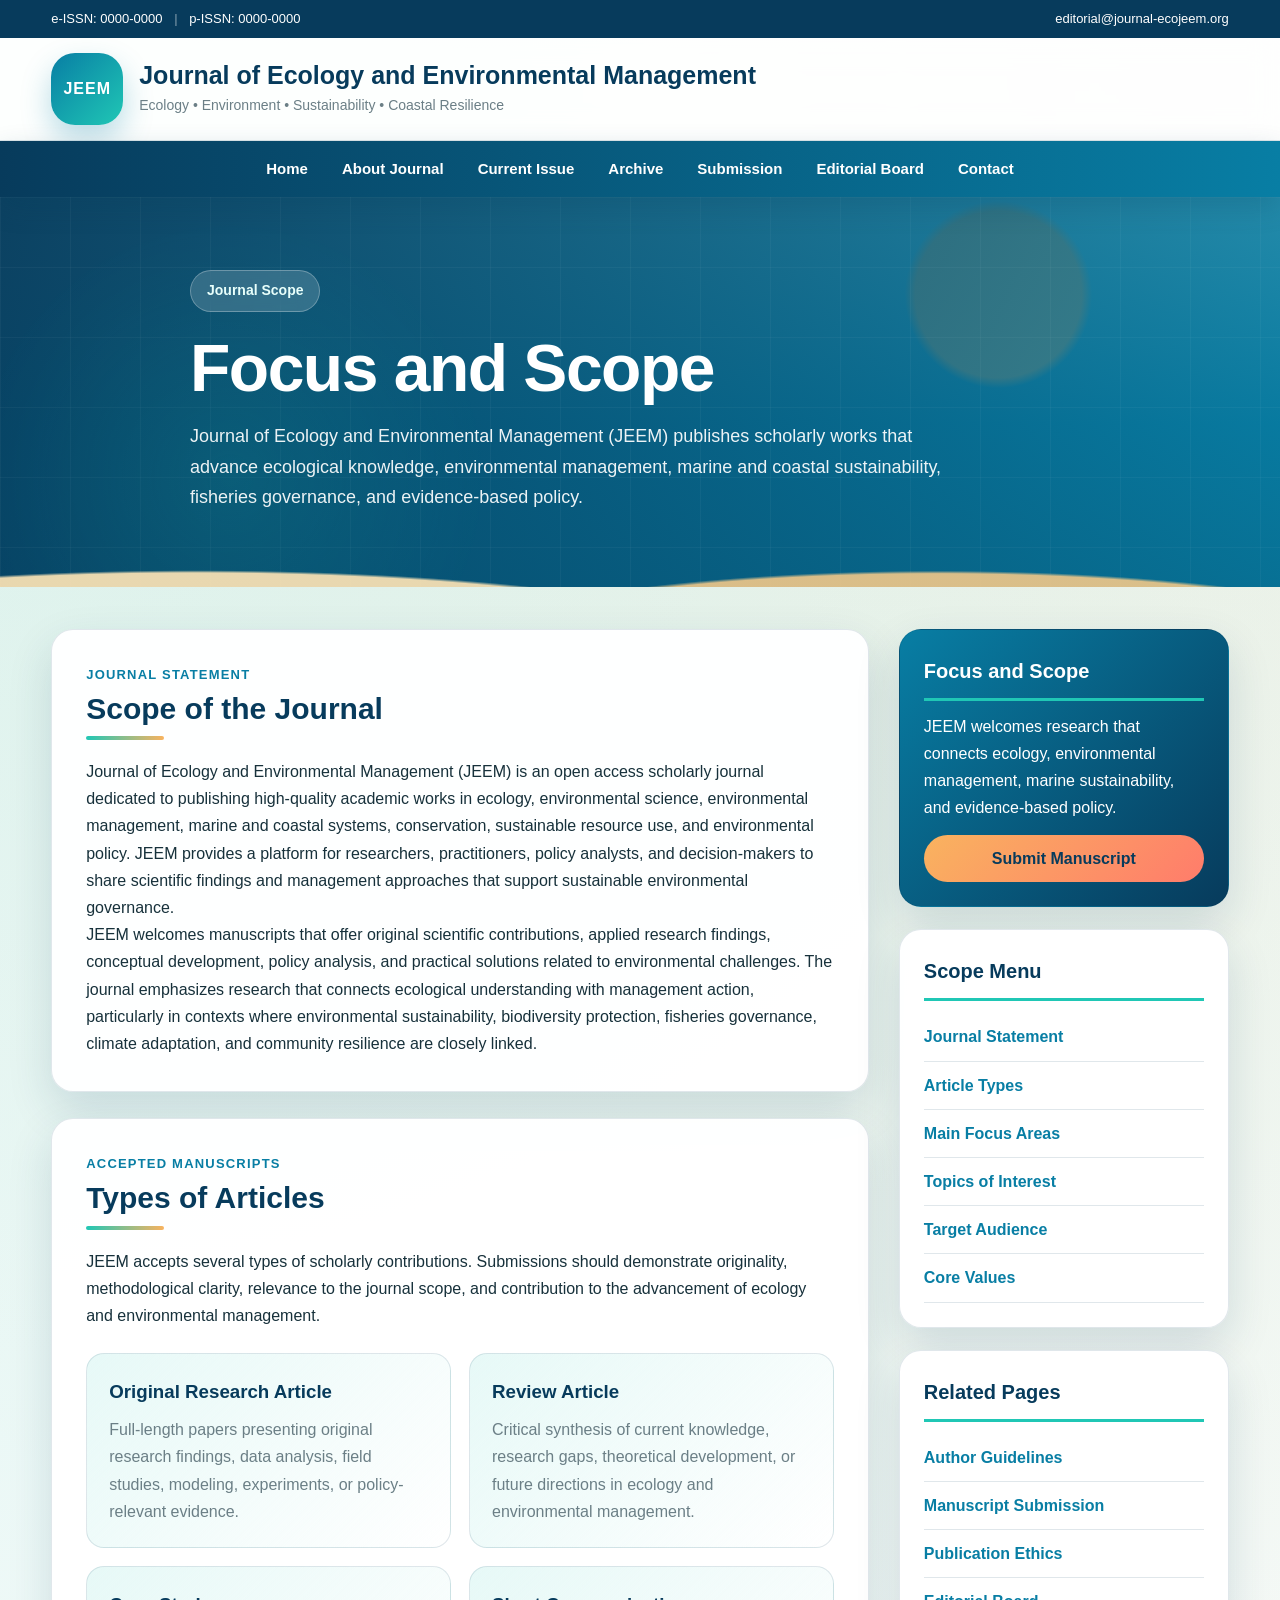
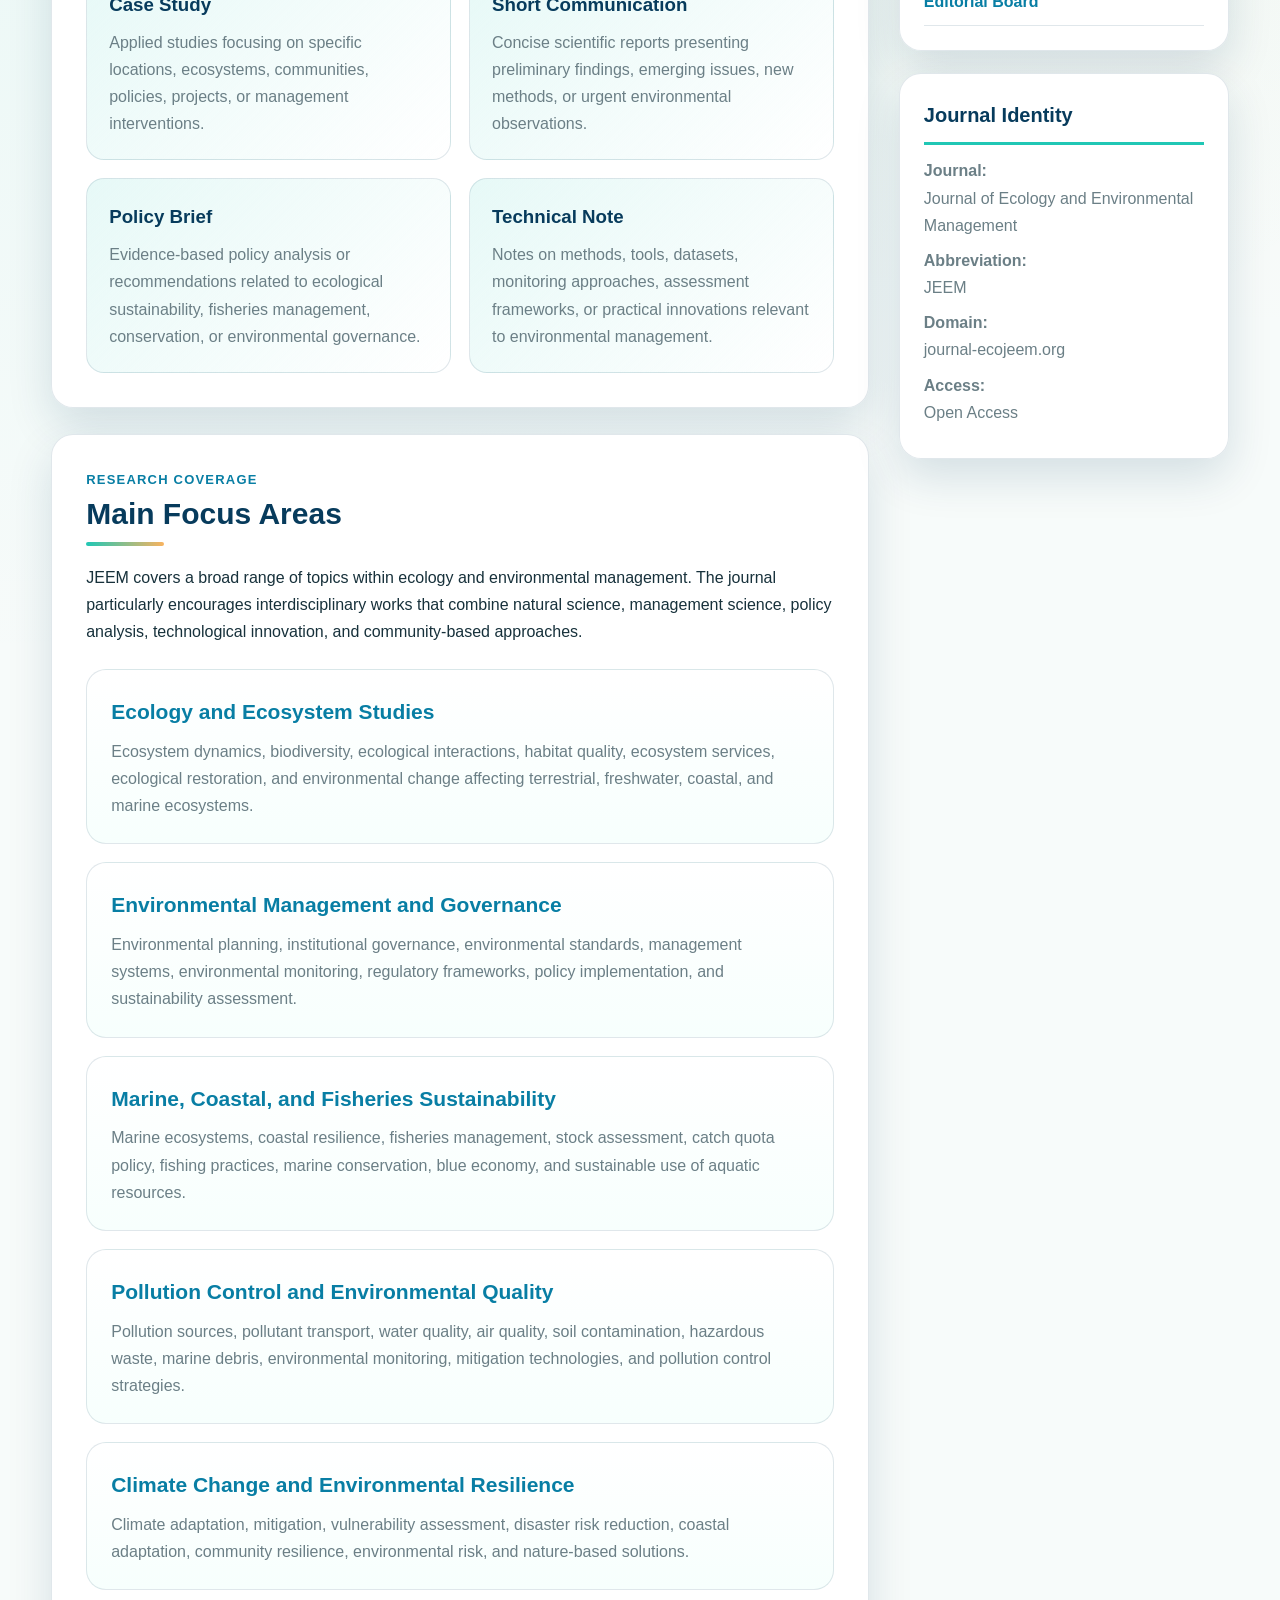
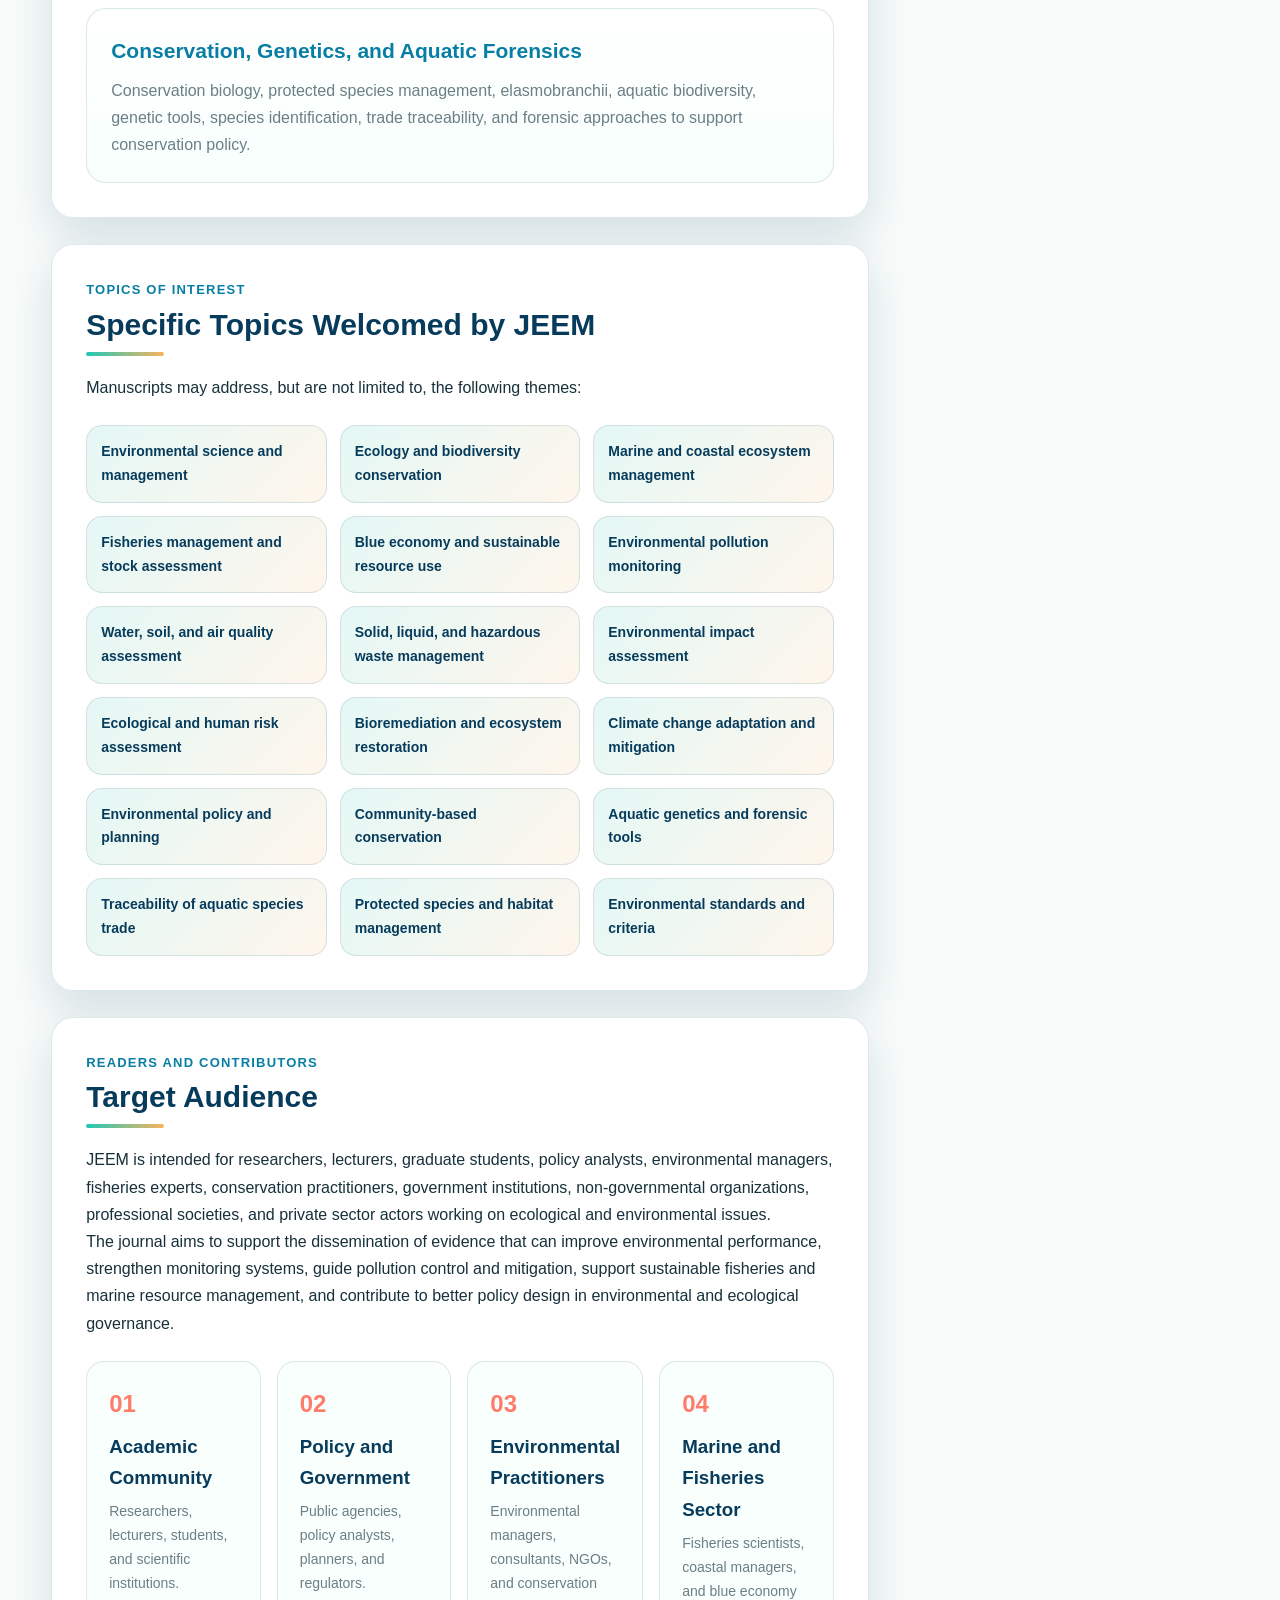
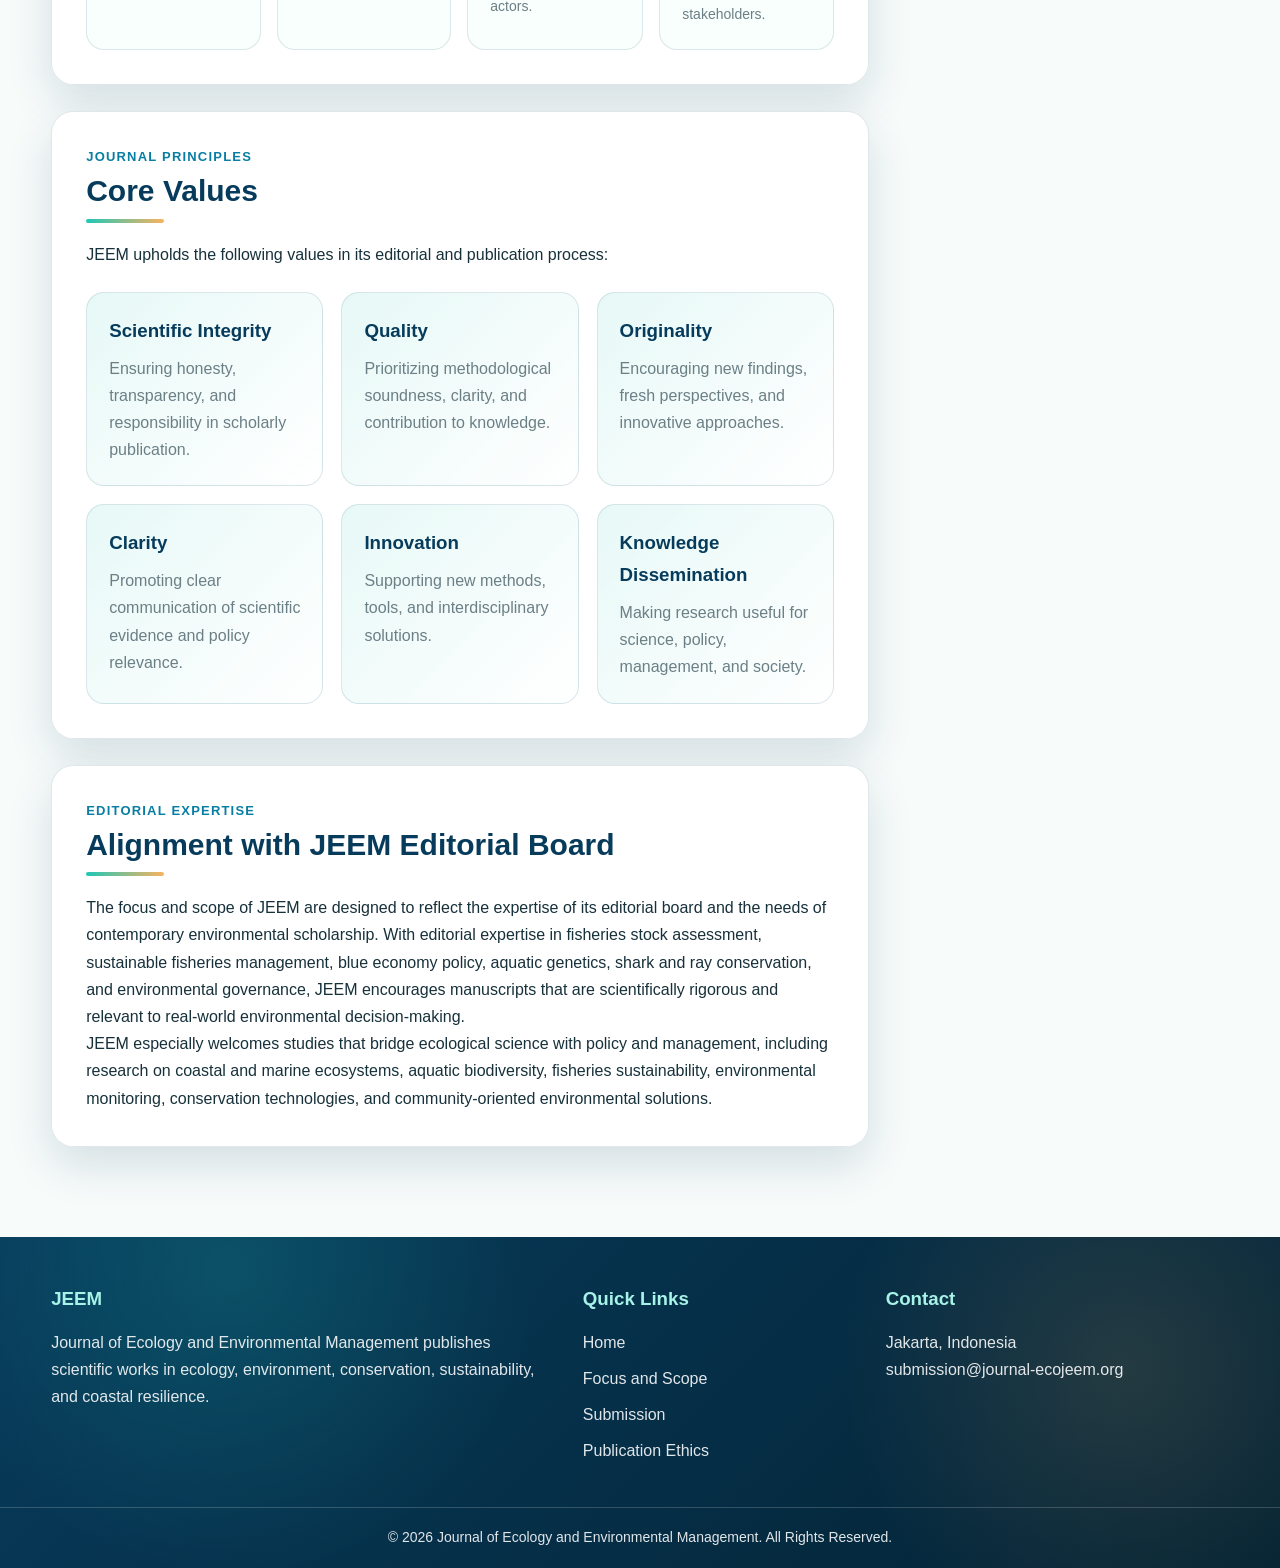
==== commit 39e38b0e: "Update focus-scope.html" ====
--- a/focus-scope.html
+++ b/focus-scope.html
@@ -21,7 +21,7 @@
       </div>
 
       <div>
-        <span>journal.ecology@example.com</span>
+        <span>editorial@journal-ecojeem.org</span>
       </div>
     </div>
   </div>
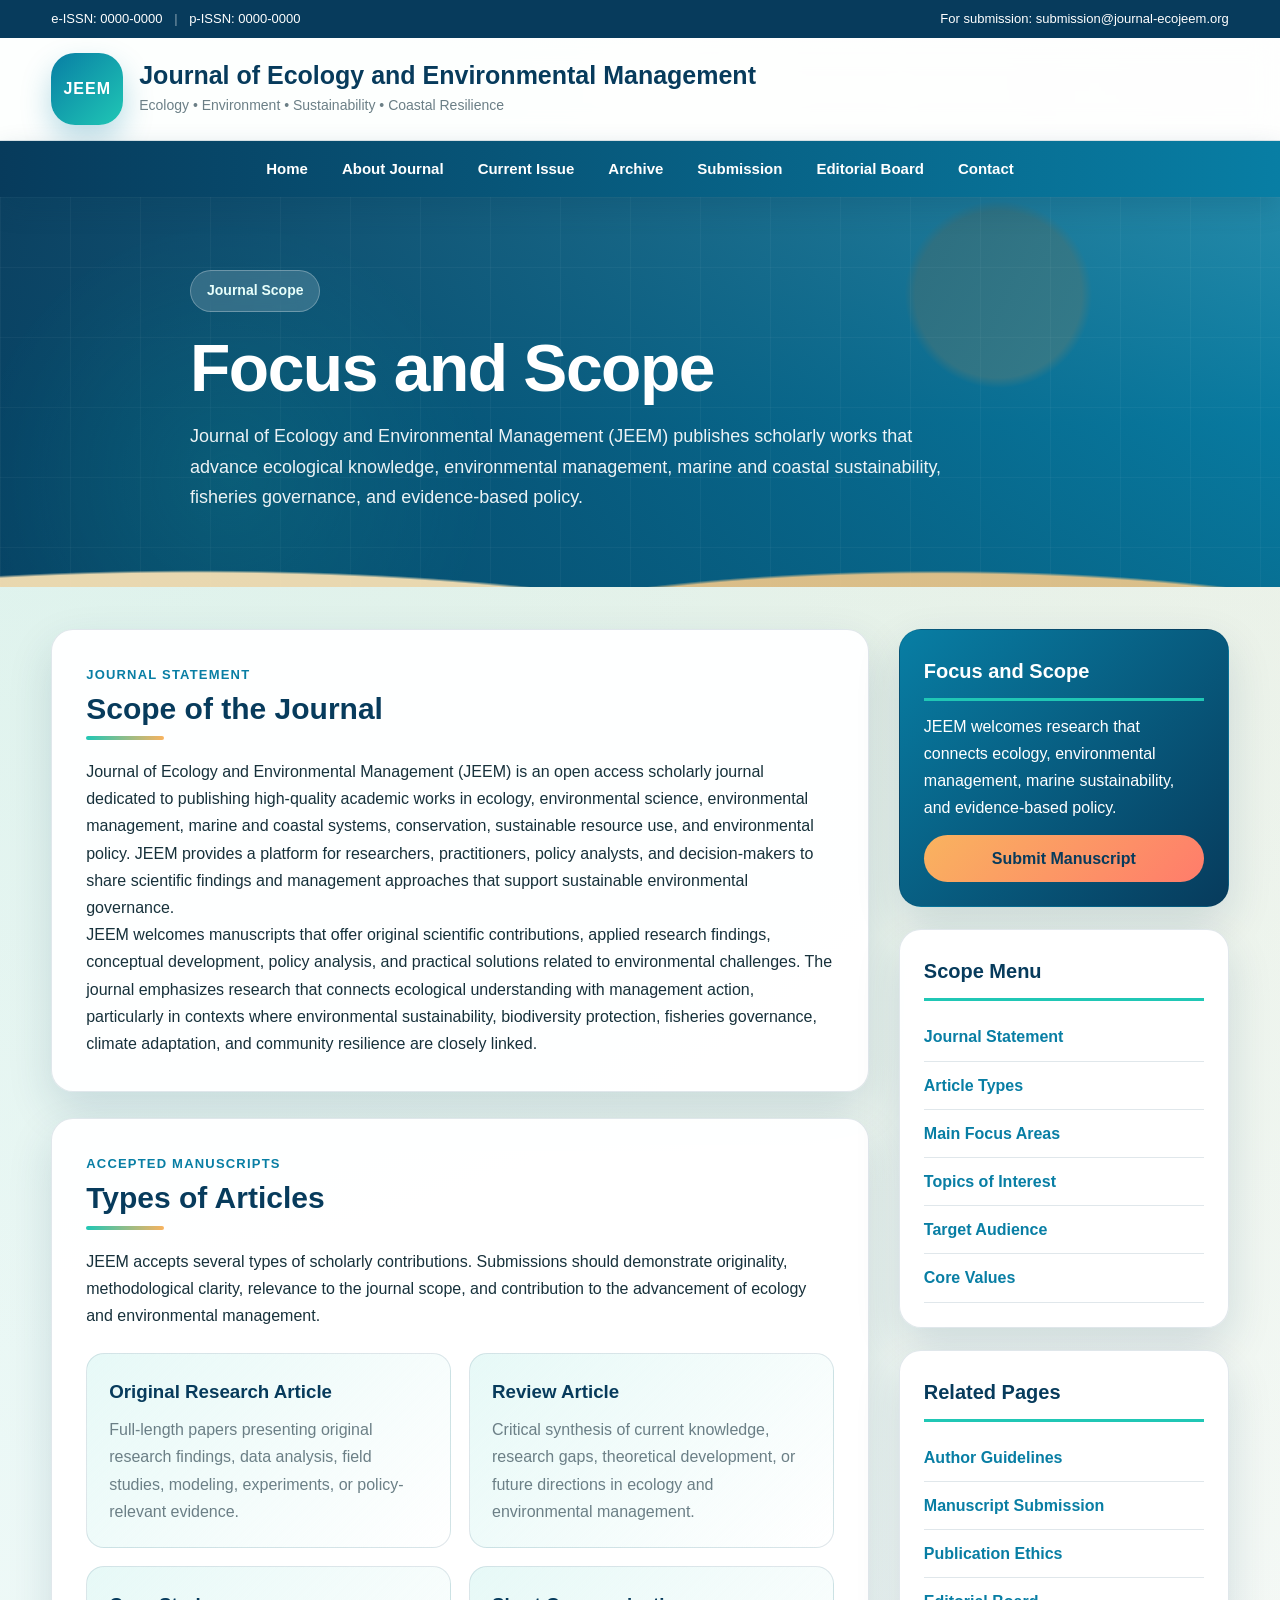
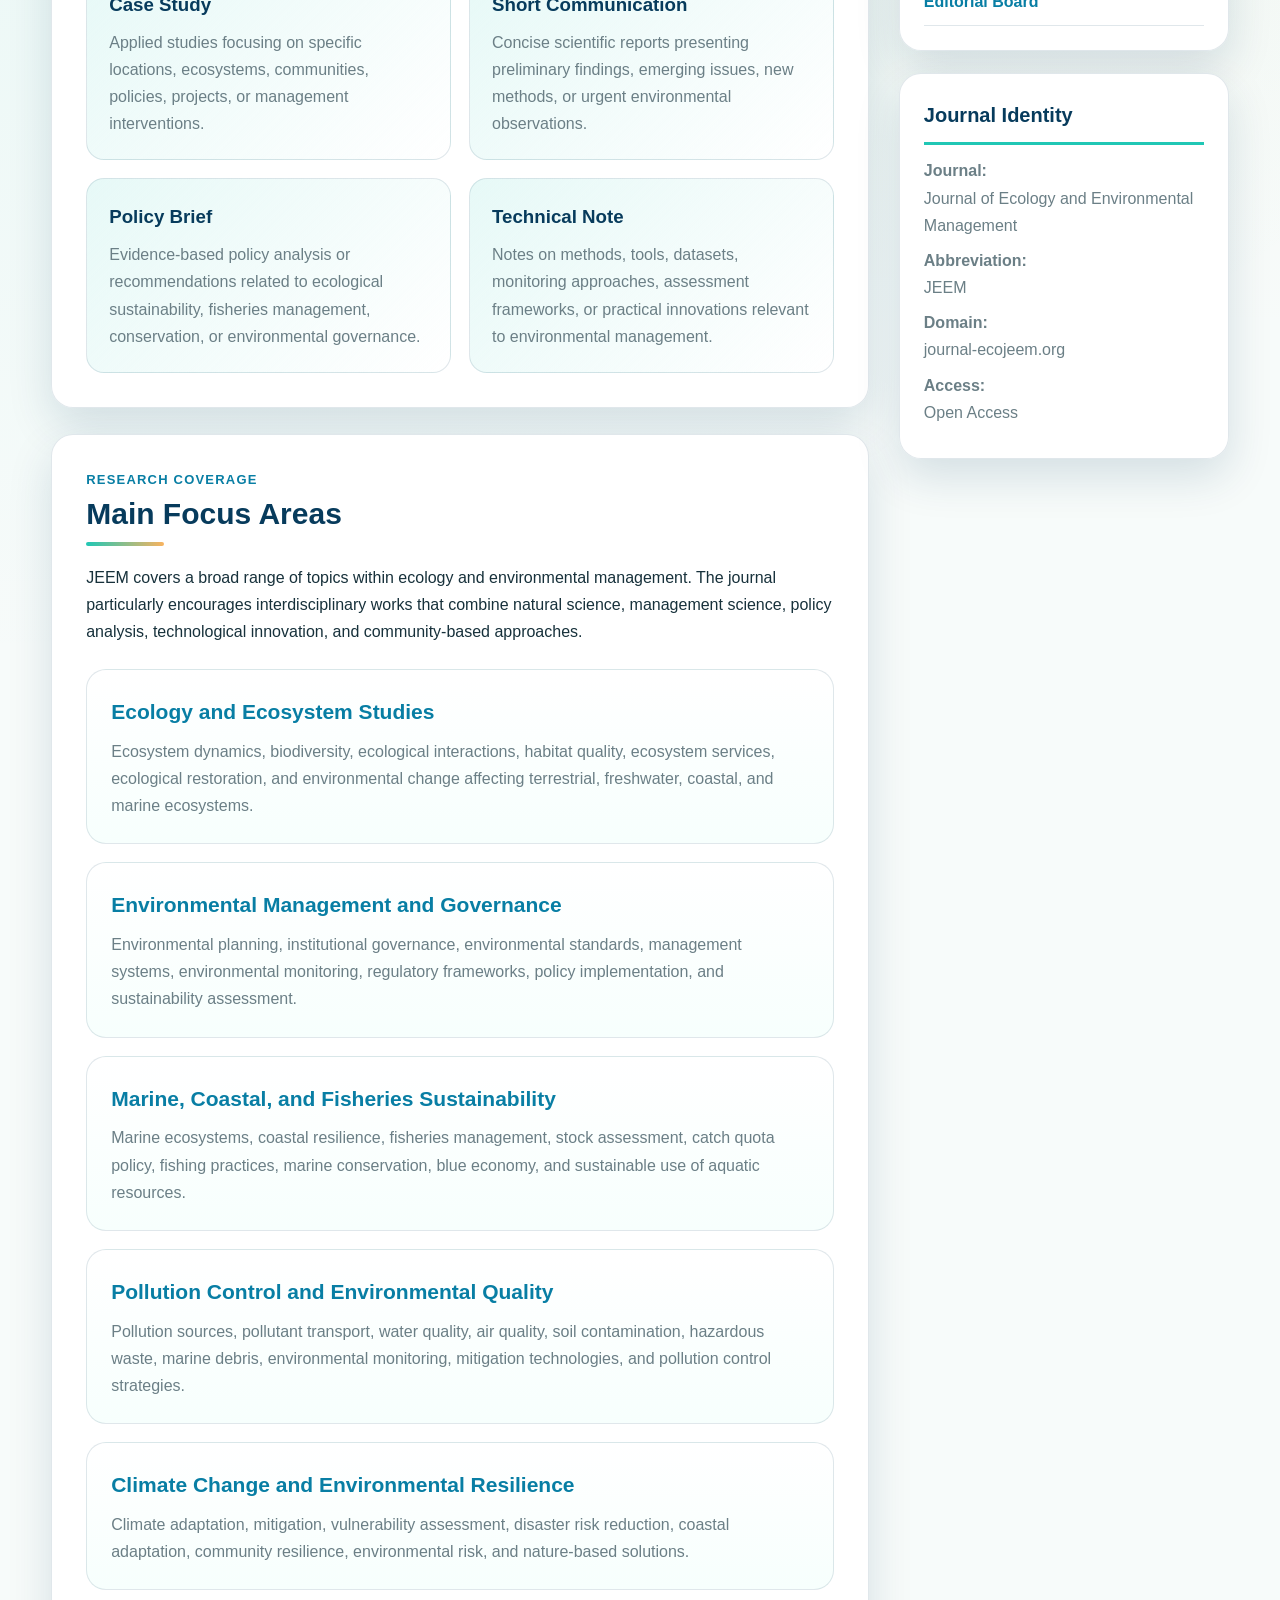
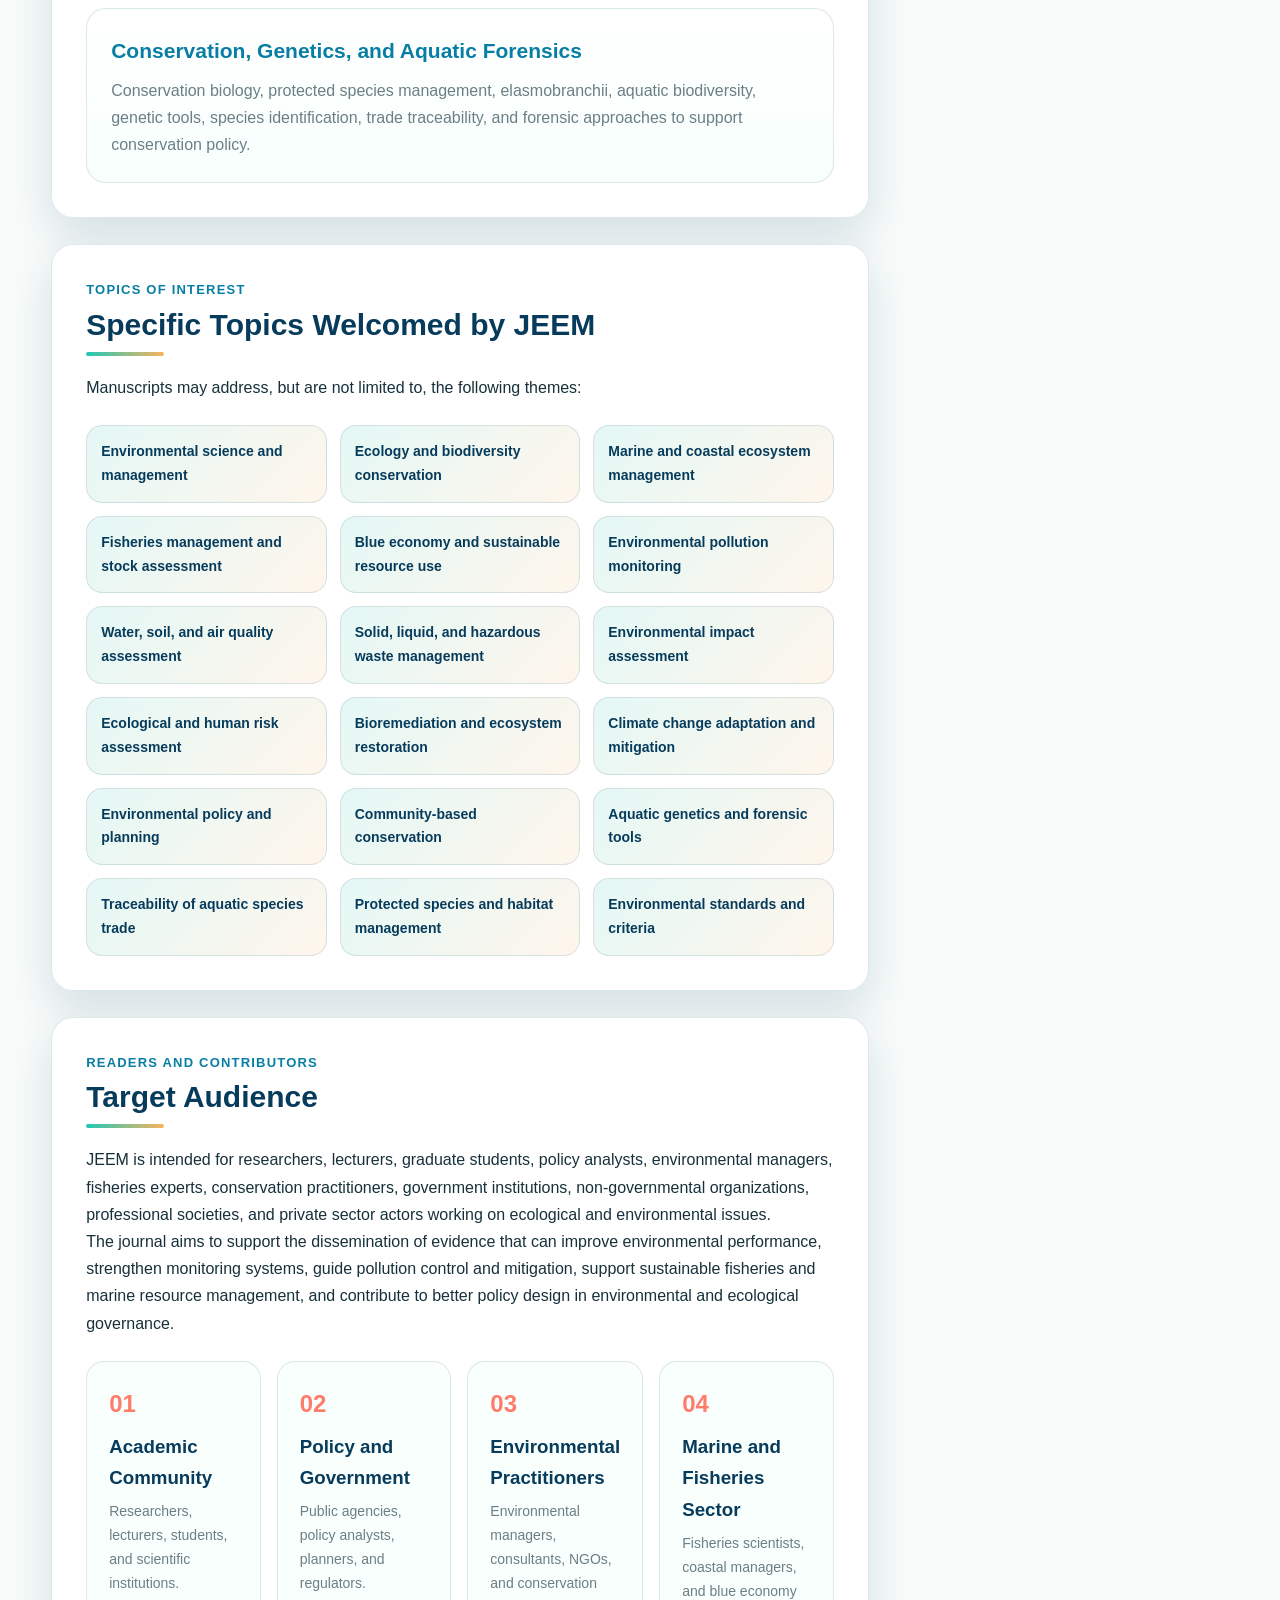
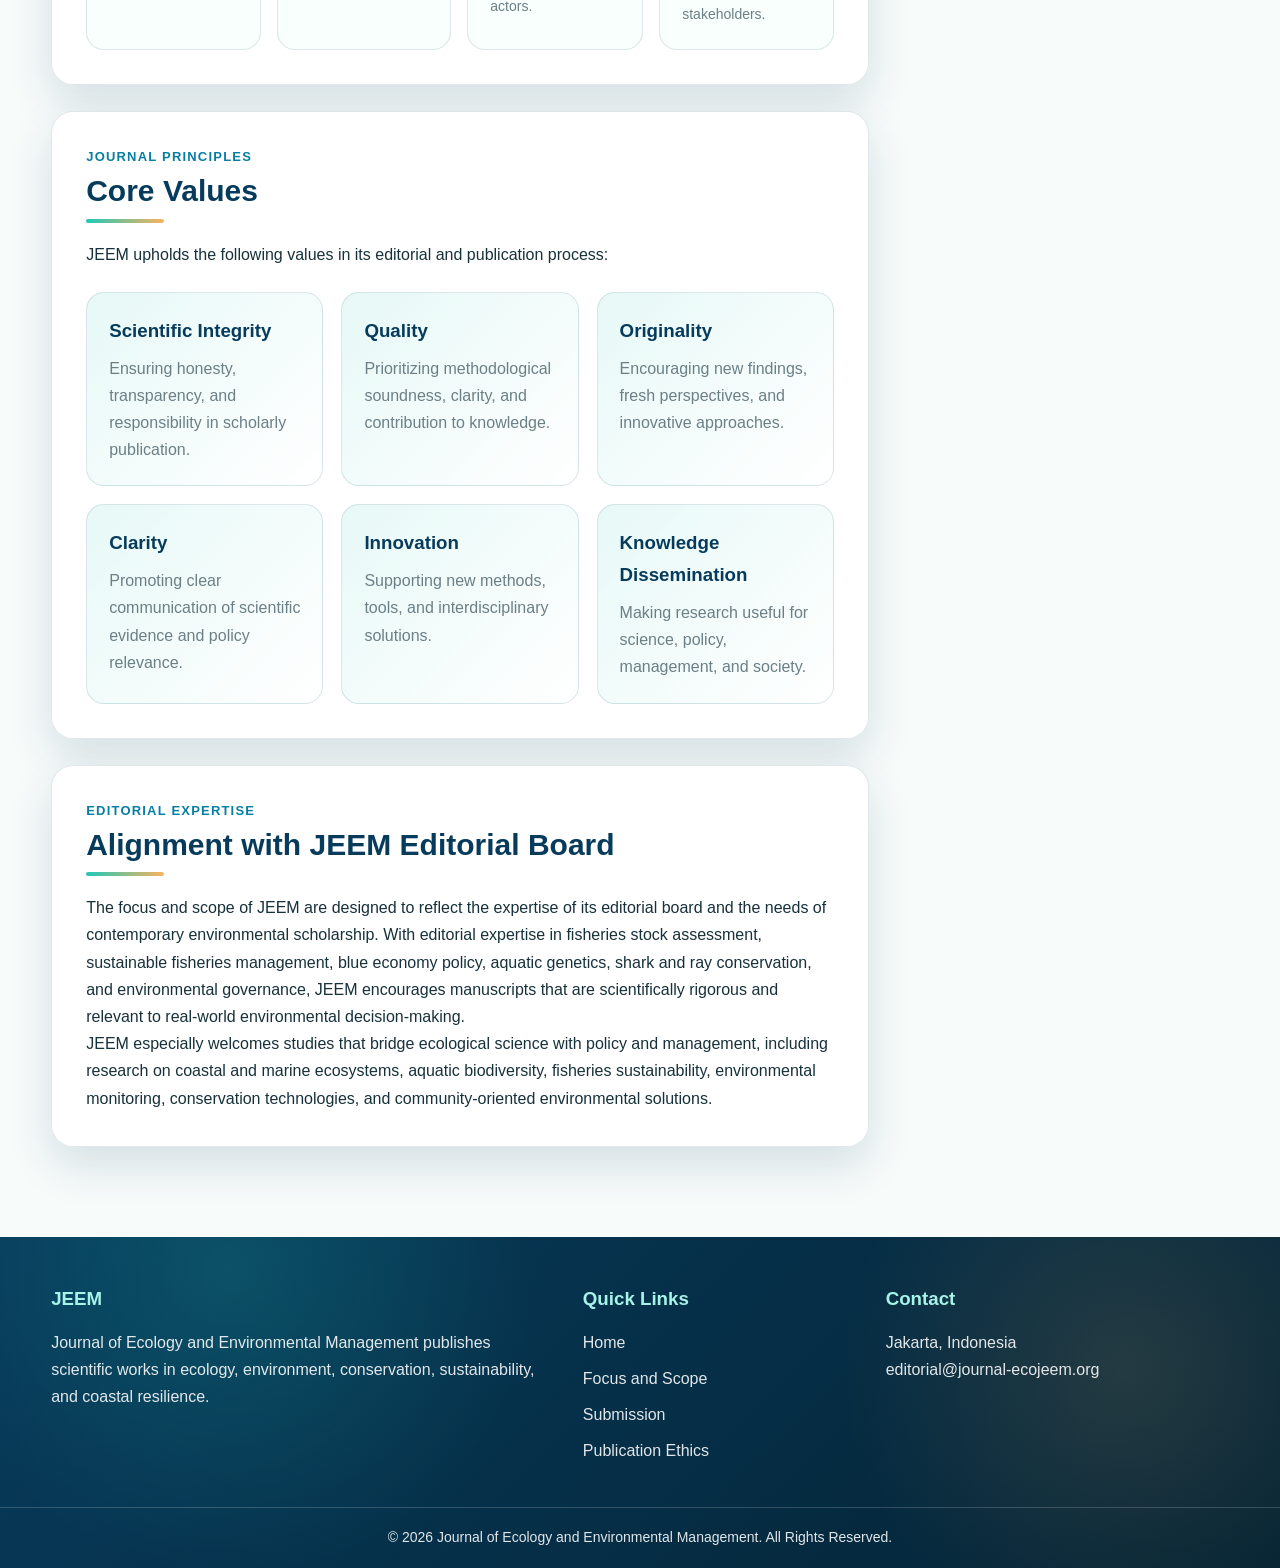
==== commit ca274cdb: "Update focus-scope.html" ====
--- a/focus-scope.html
+++ b/focus-scope.html
@@ -21,7 +21,7 @@
       </div>
 
       <div>
-        <span>editorial@journal-ecojeem.org</span>
+        <span>For submission: submission@journal-ecojeem.org</span>
       </div>
     </div>
   </div>
@@ -457,7 +457,7 @@
       <div>
         <h3>Contact</h3>
         <p>Jakarta, Indonesia</p>
-        <p>submission@journal-ecojeem.org</p>
+        <p>editorial@journal-ecojeem.org</p>
       </div>
     </div>
 
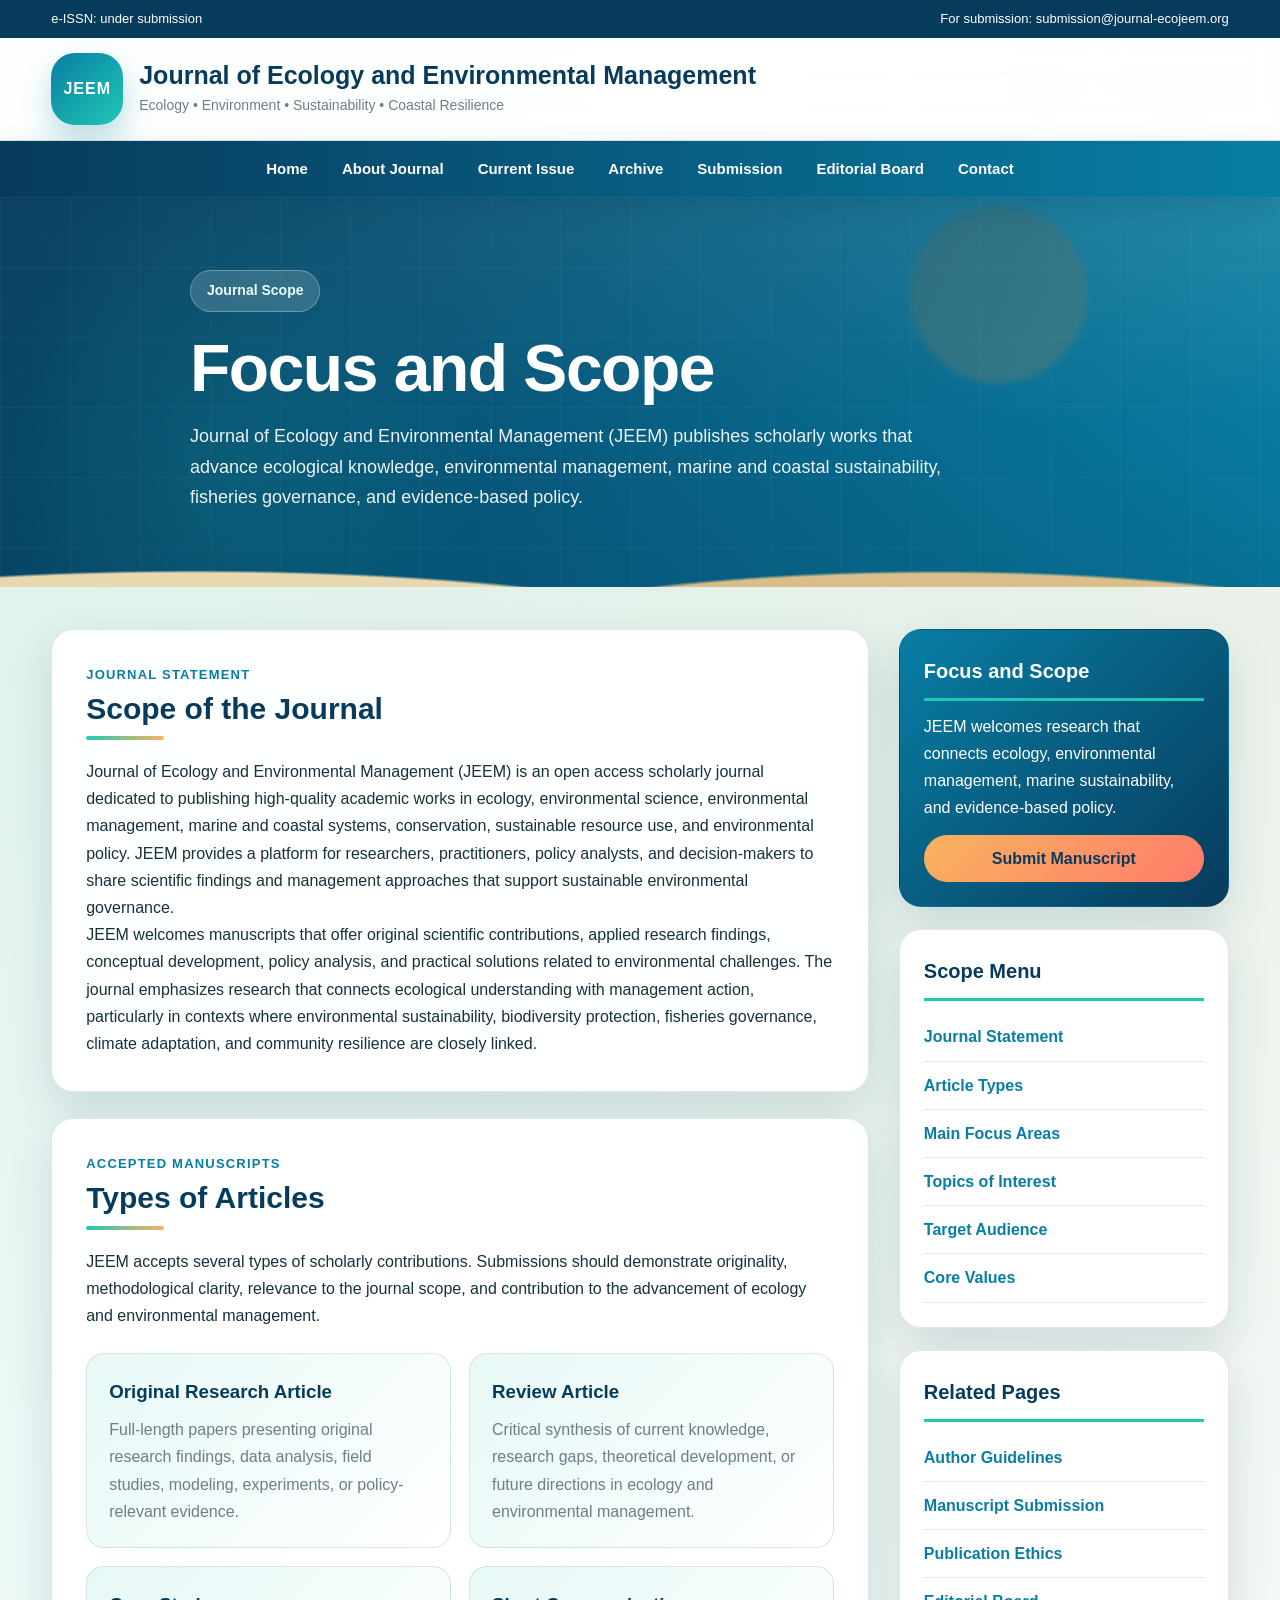
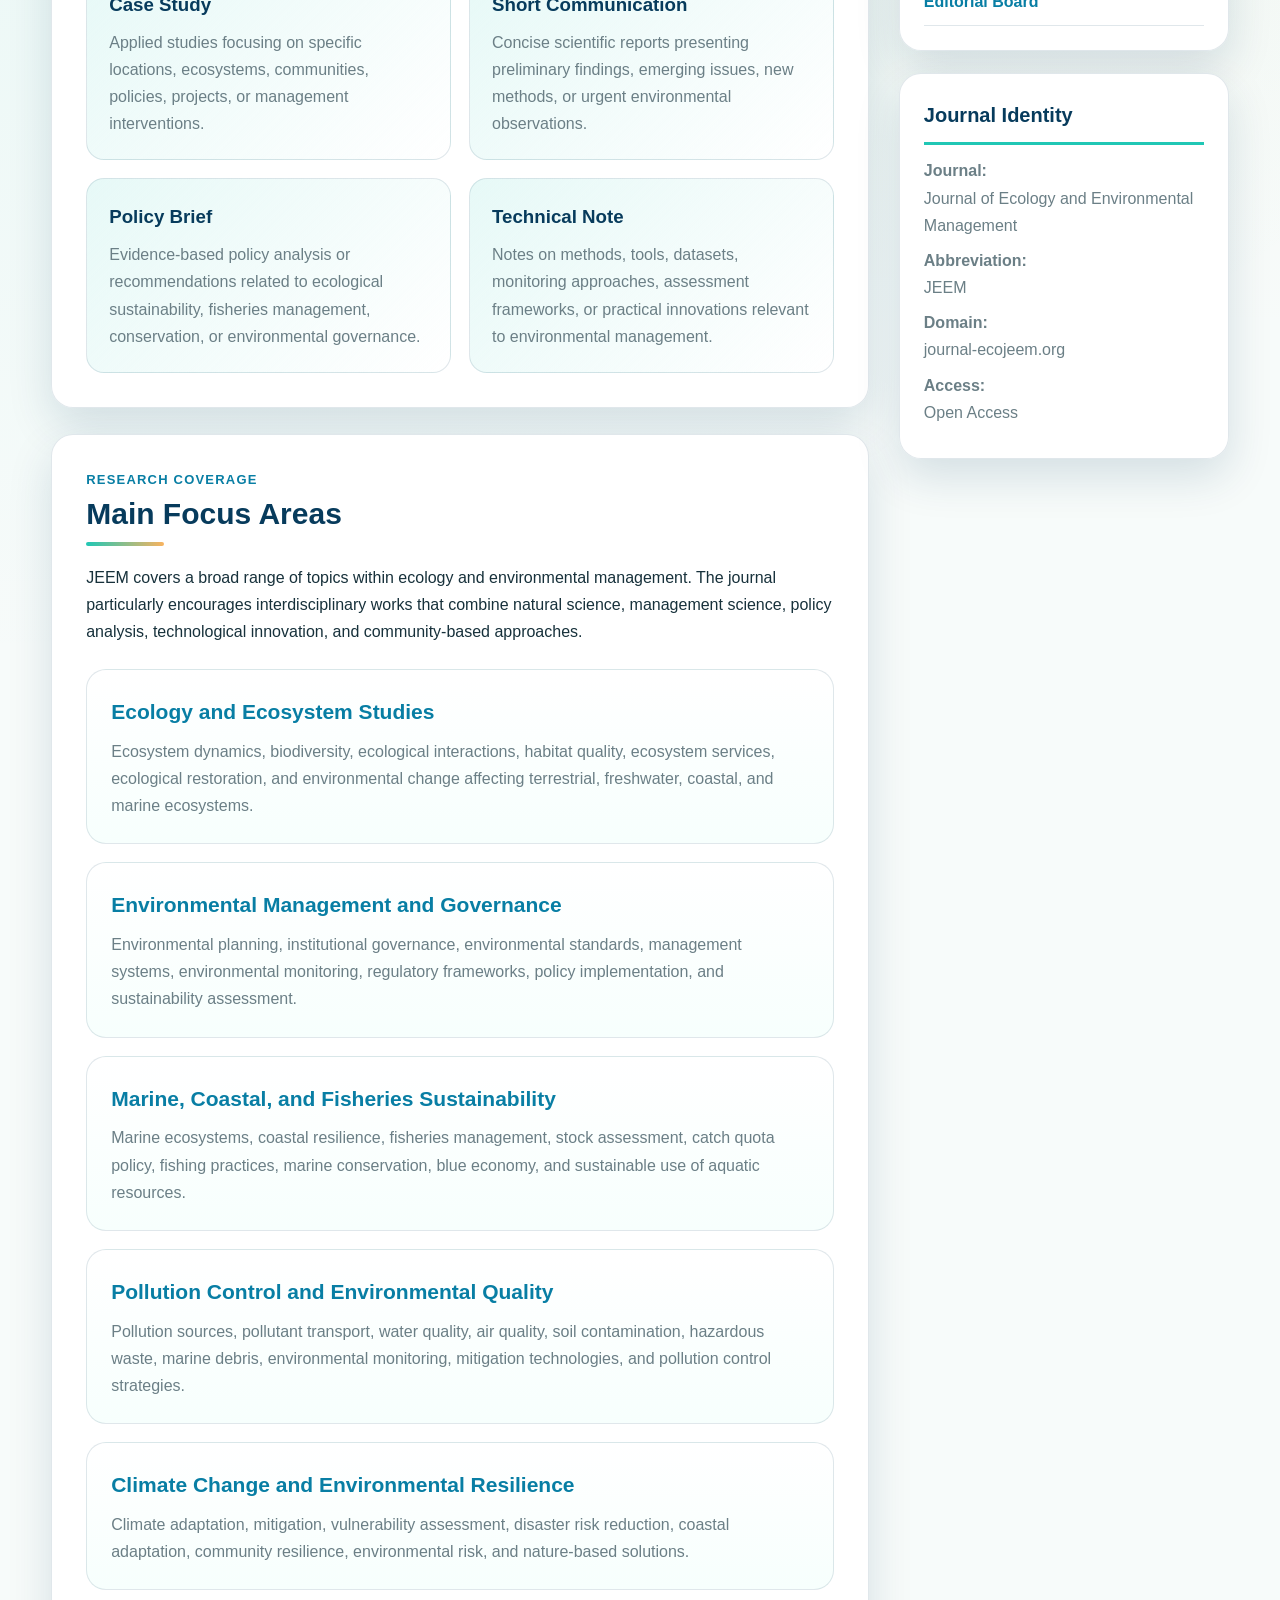
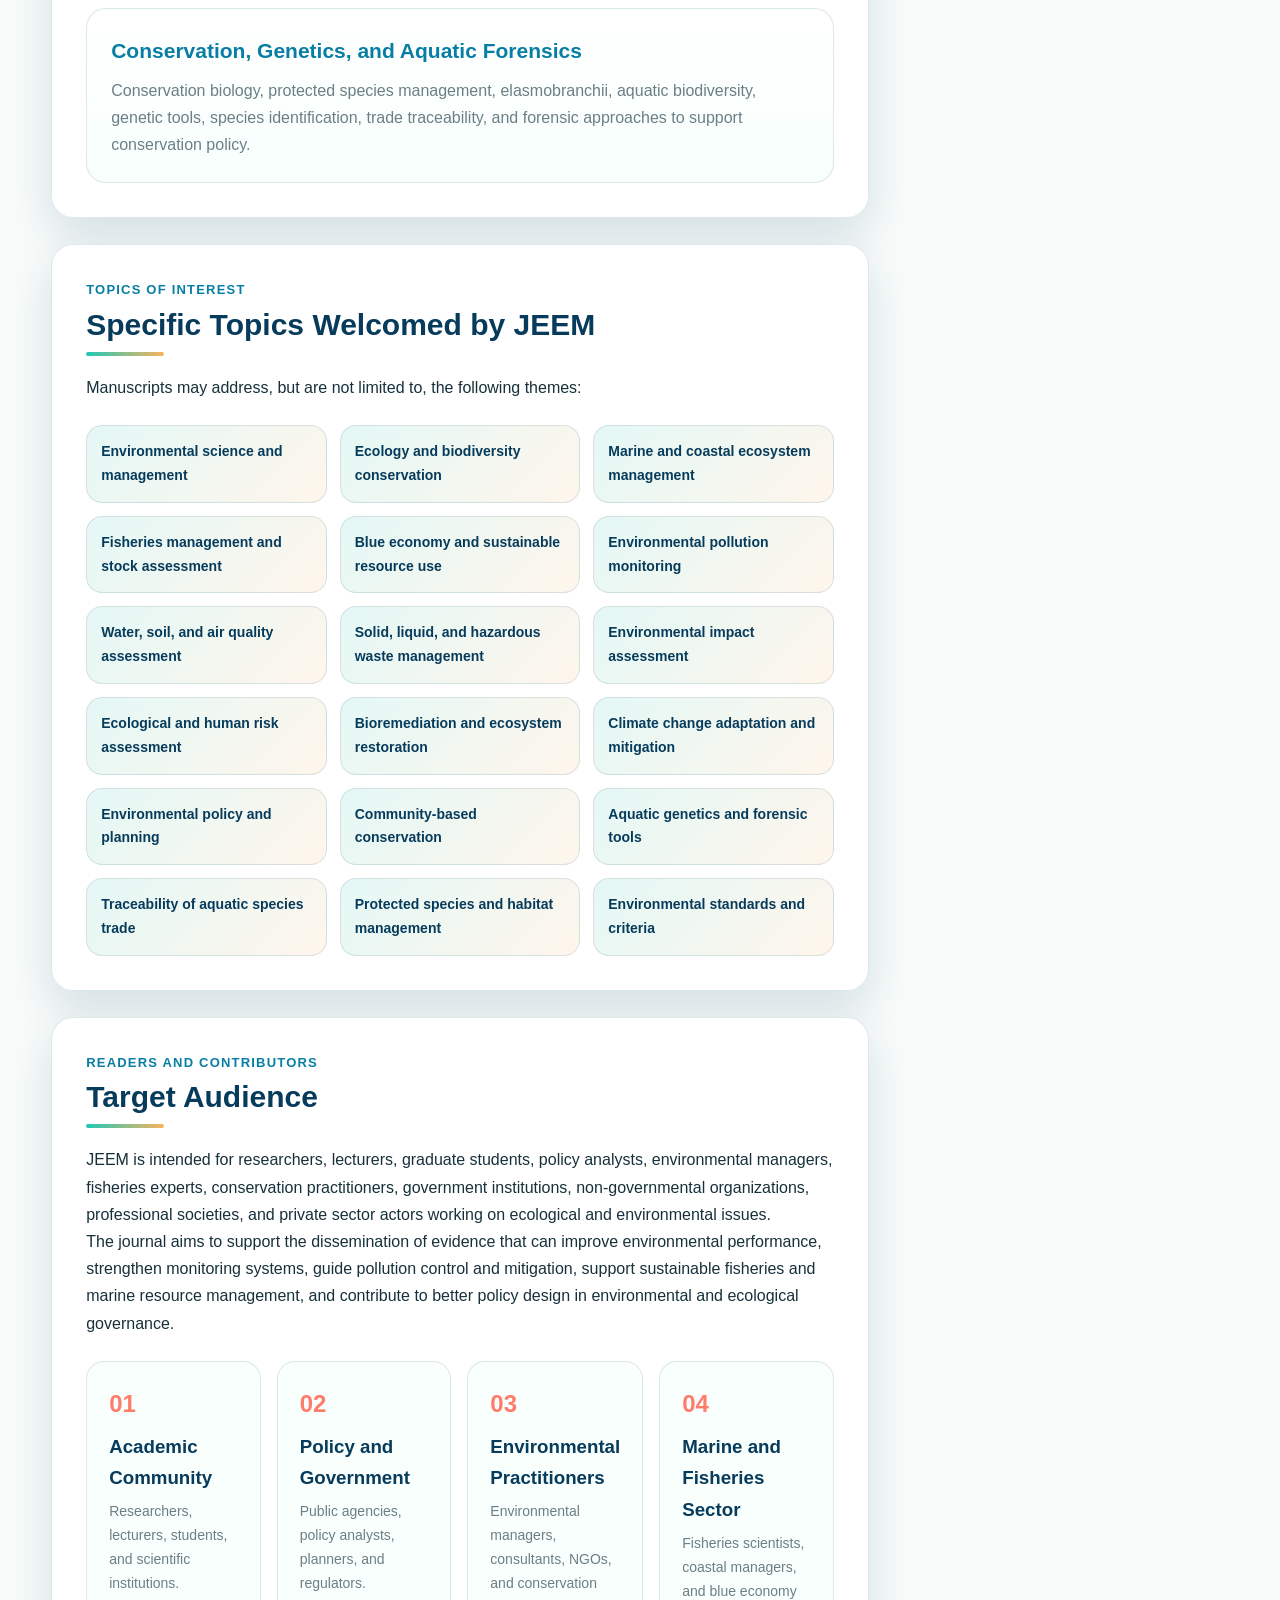
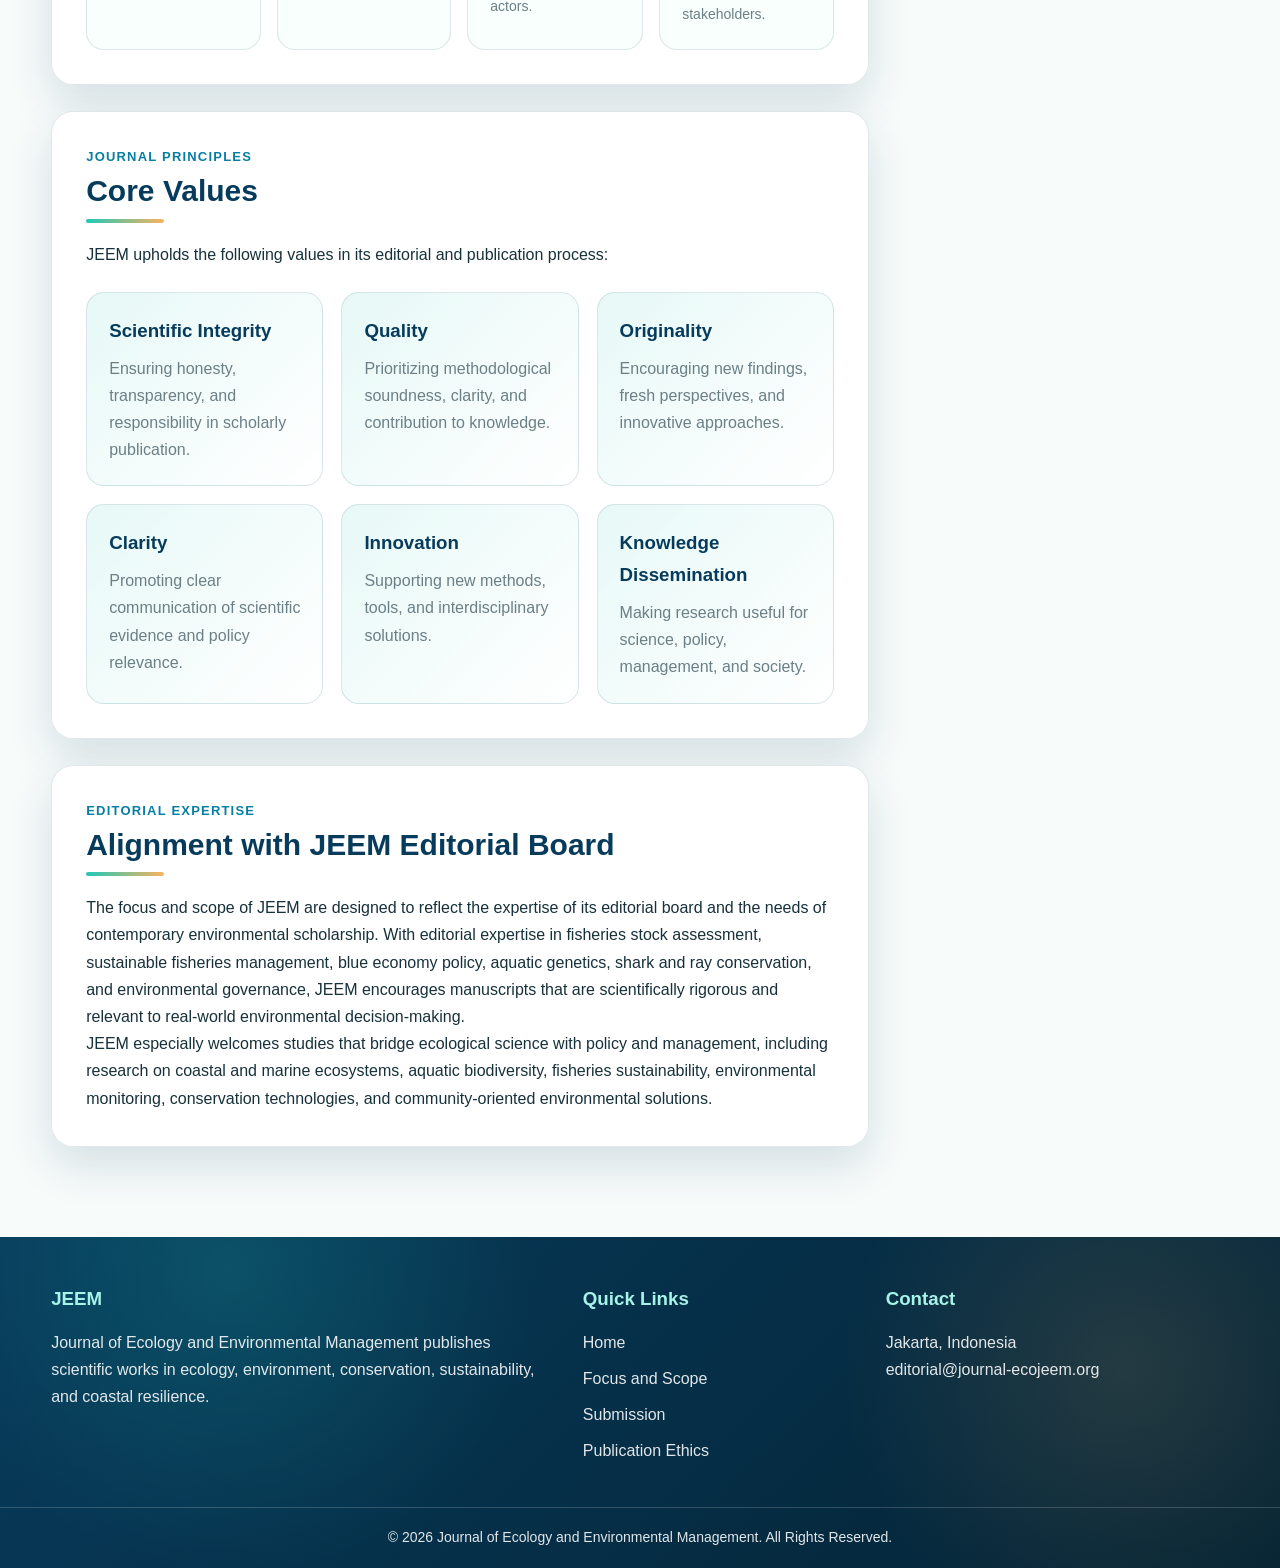
==== commit 2b6cdf17: "Update focus-scope.html" ====
--- a/focus-scope.html
+++ b/focus-scope.html
@@ -15,9 +15,7 @@
   <div class="top-bar">
     <div class="container top-bar-content">
       <div>
-        <span>e-ISSN: 0000-0000</span>
-        <span class="divider">|</span>
-        <span>p-ISSN: 0000-0000</span>
+        <span>e-ISSN: under submission</span>
       </div>
 
       <div>
